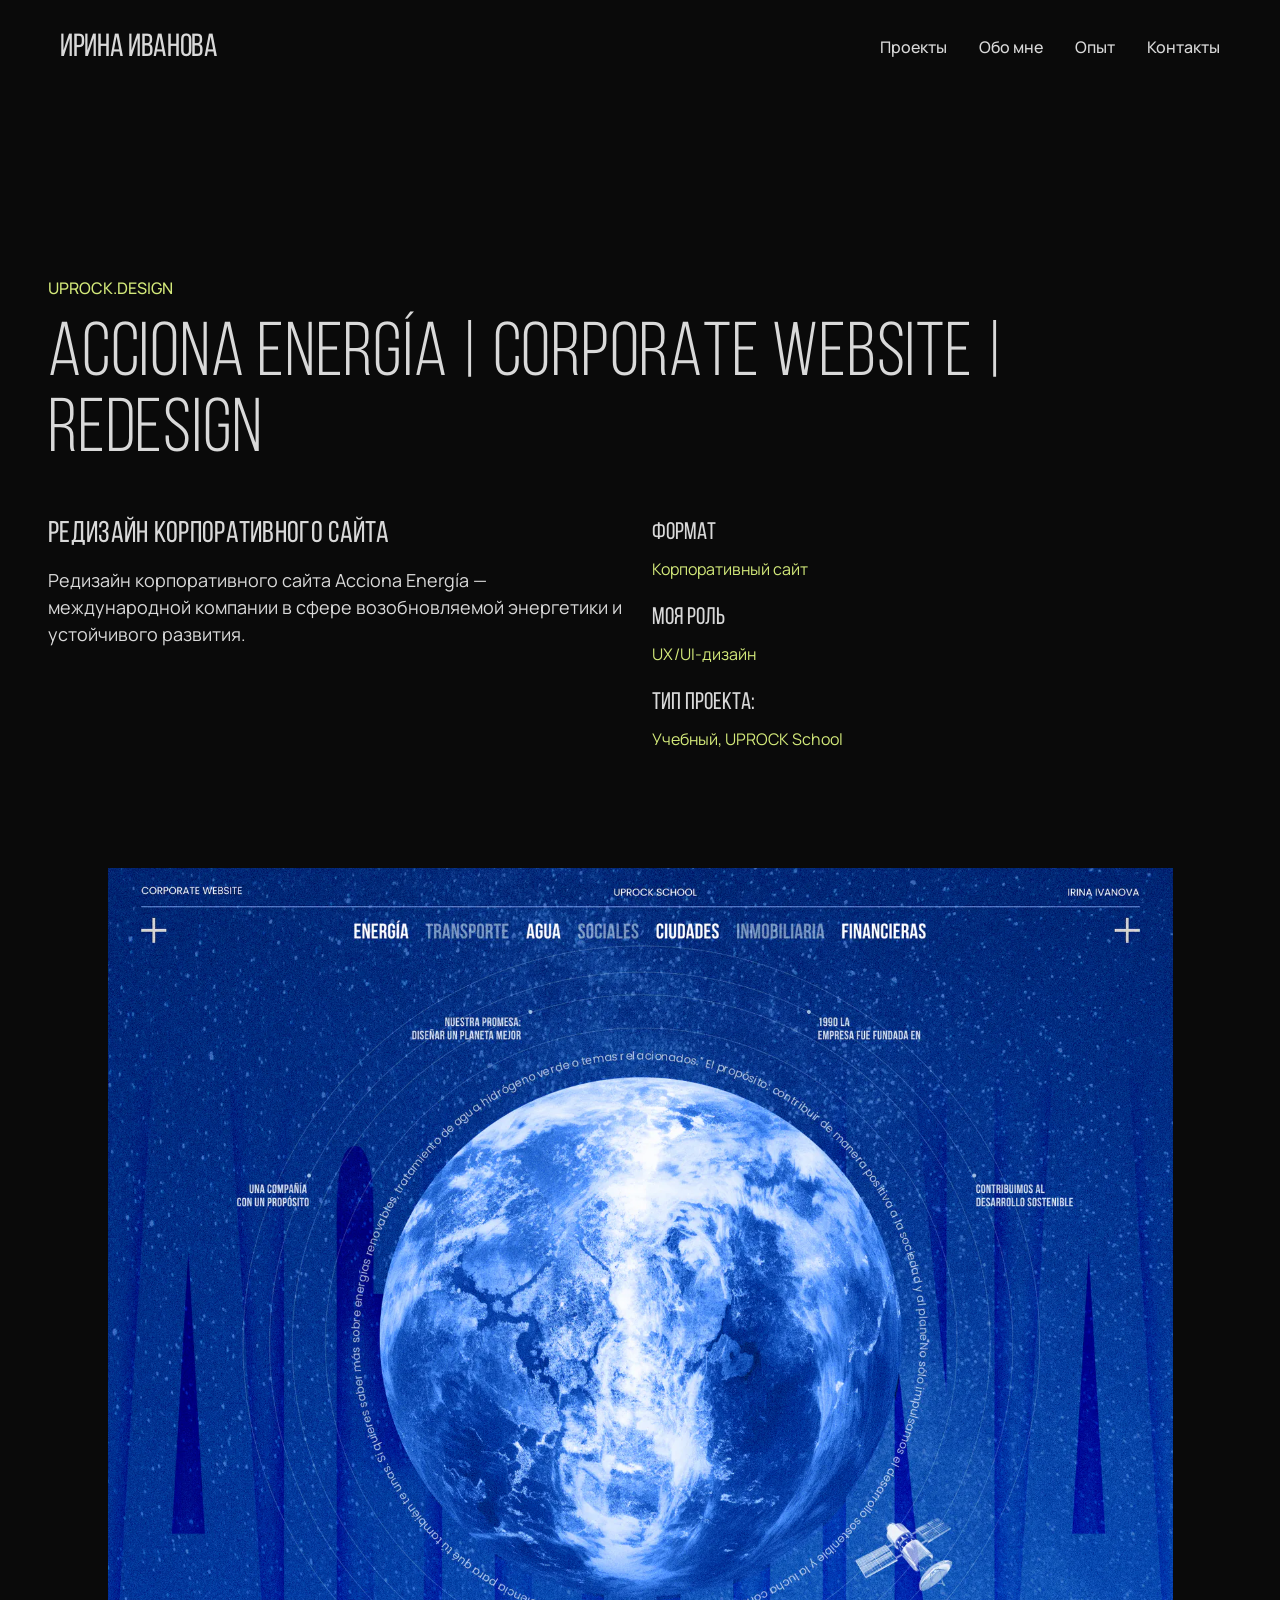
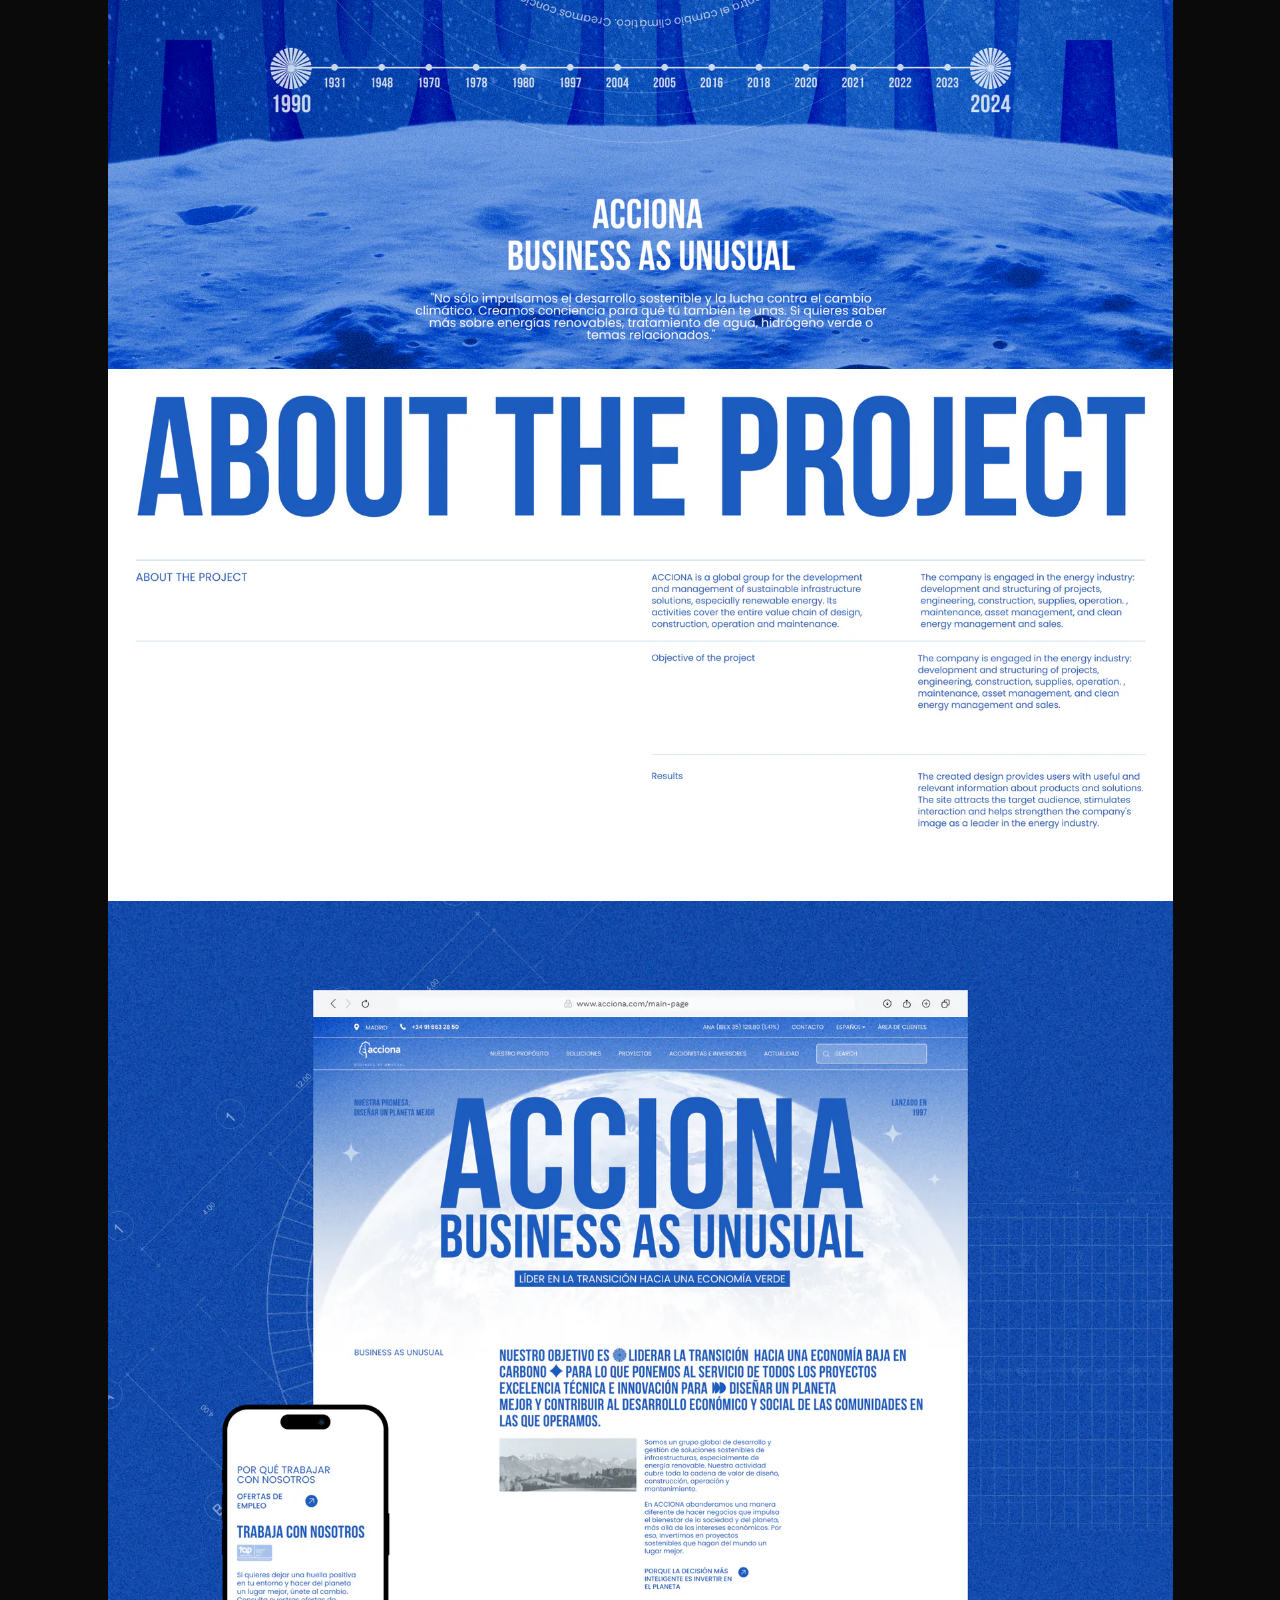
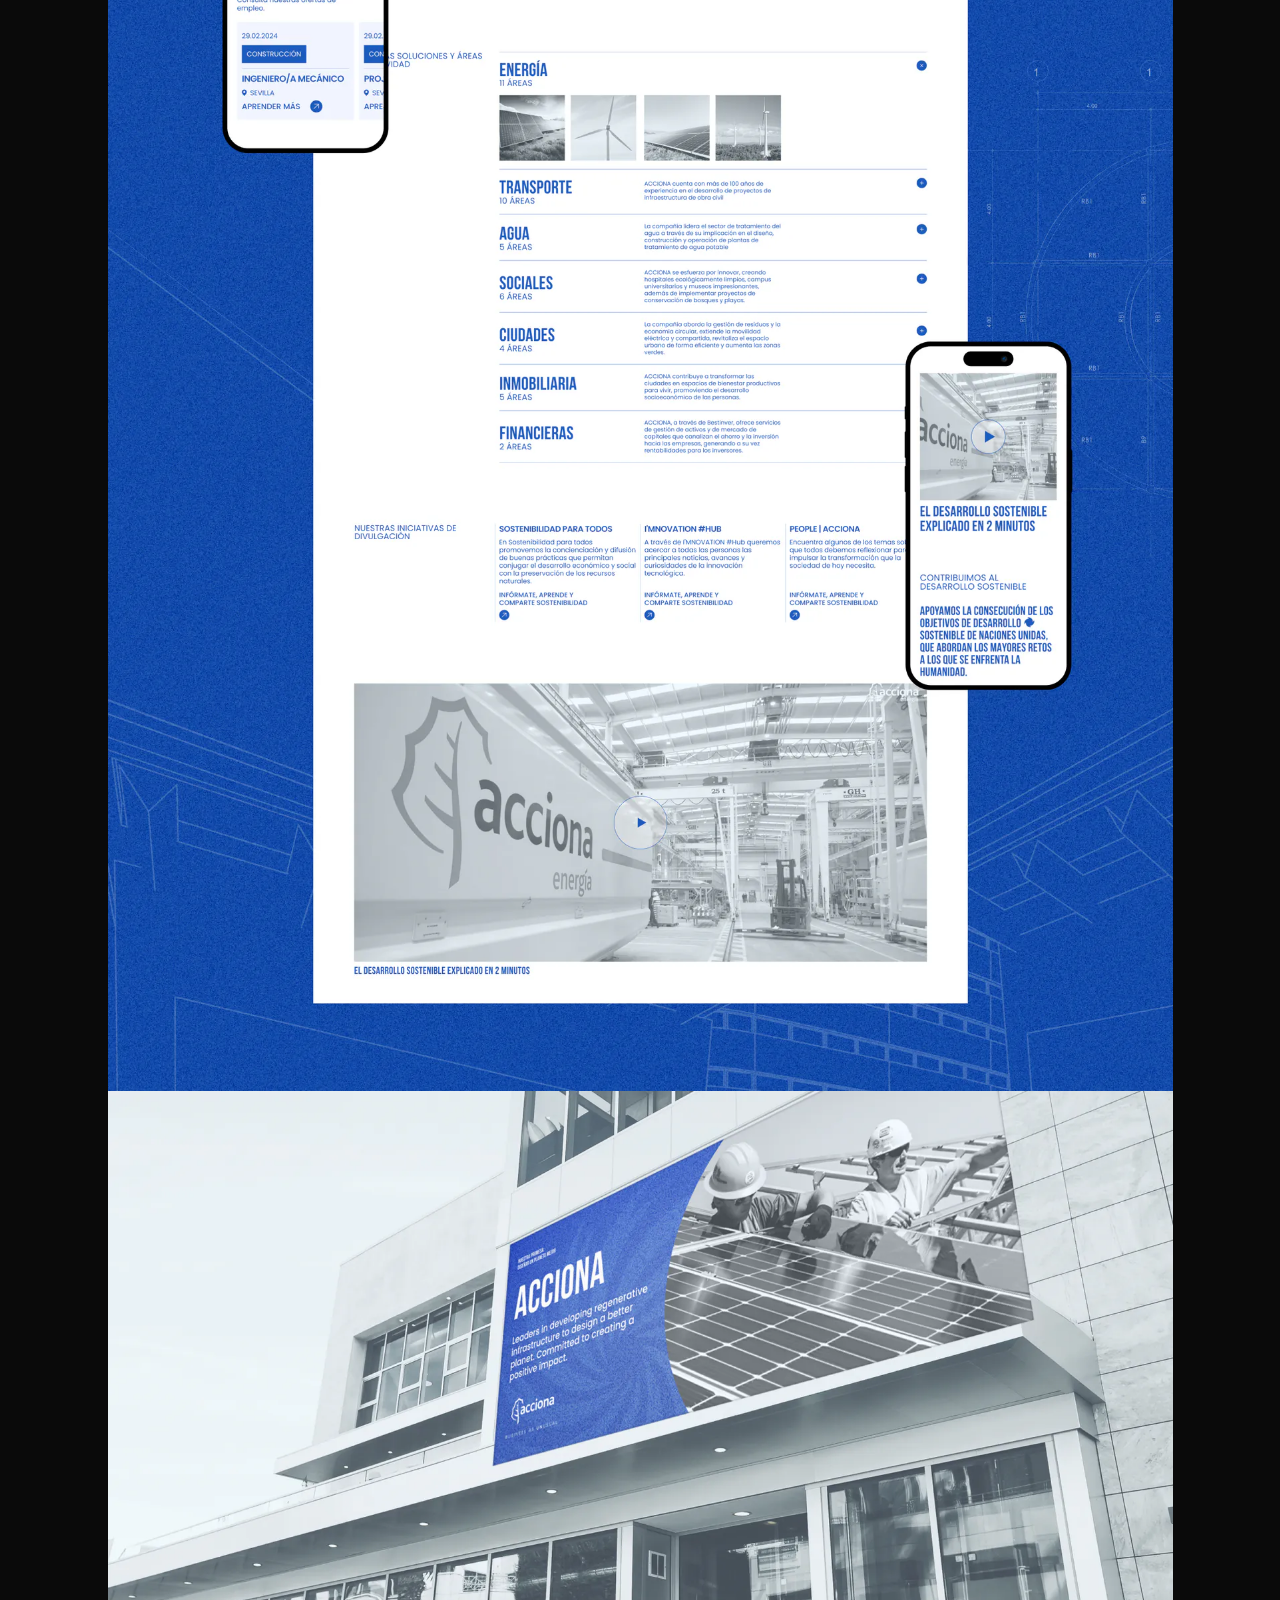
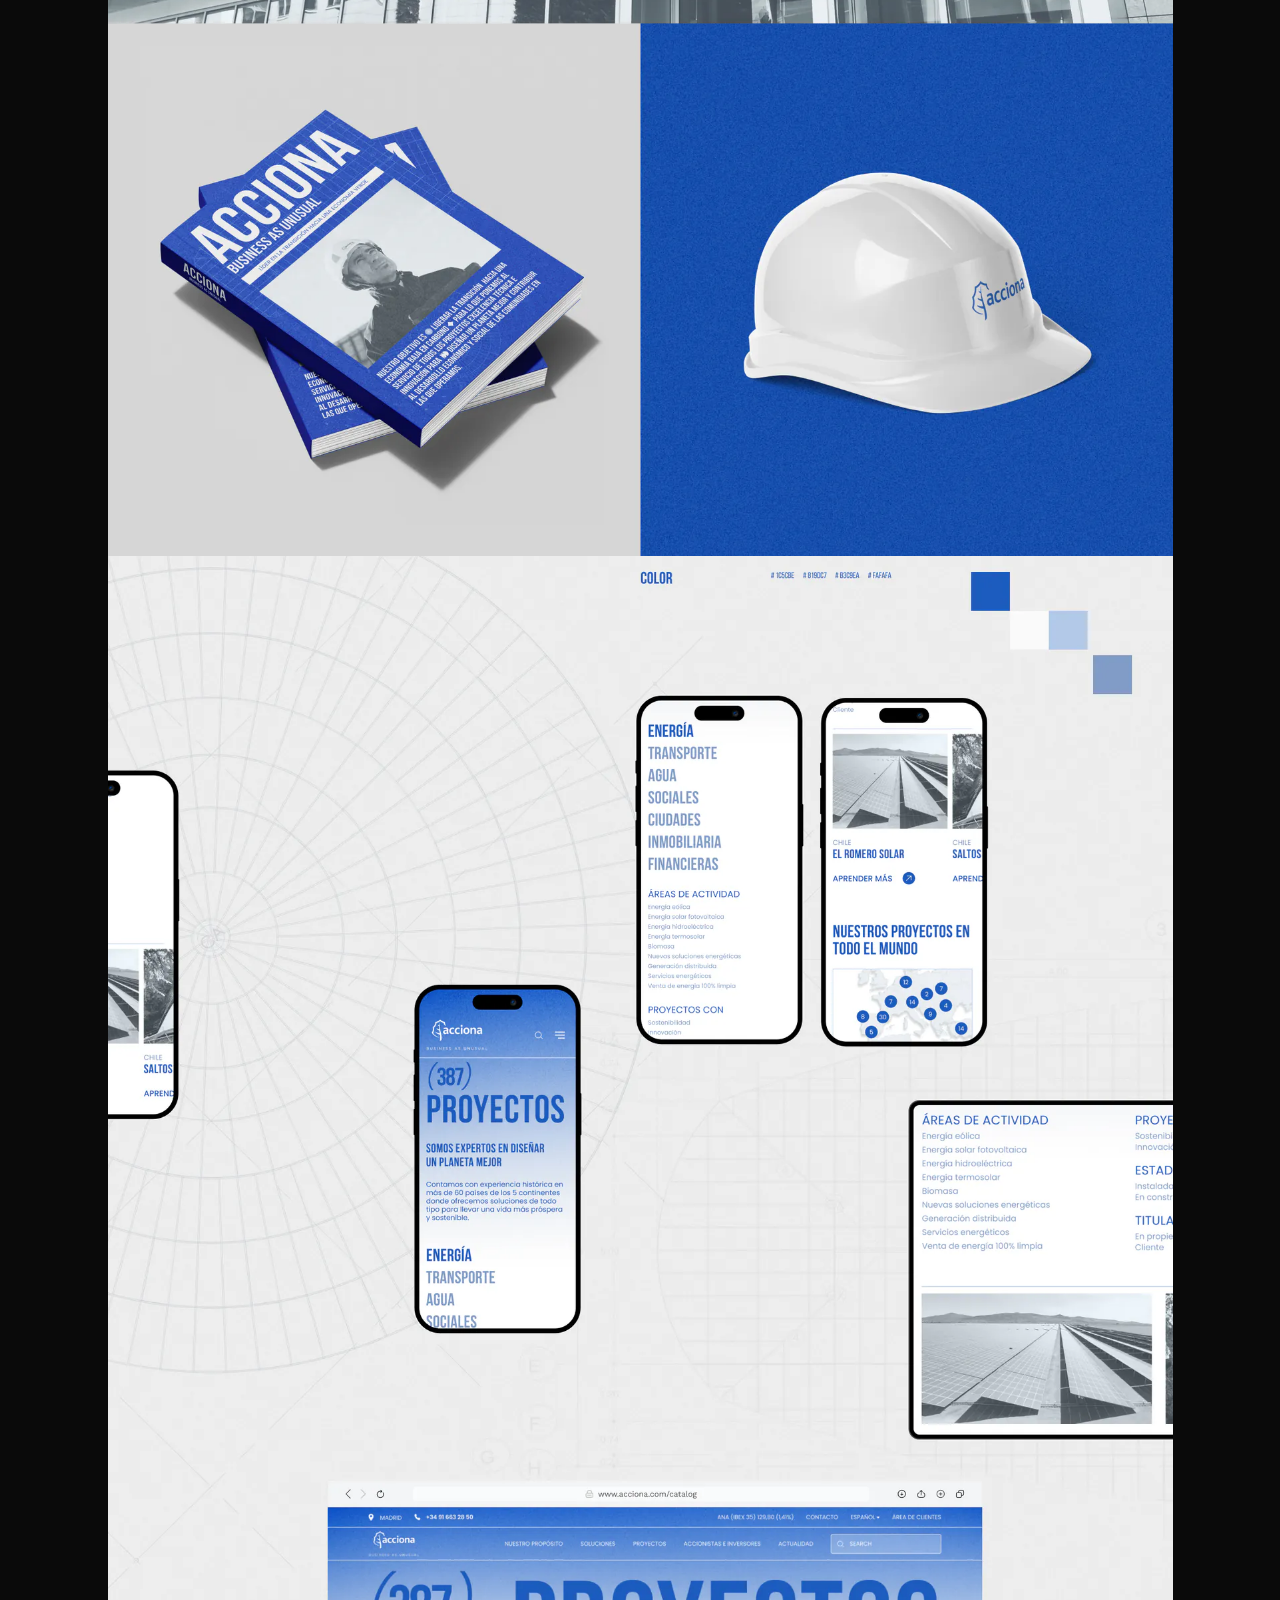
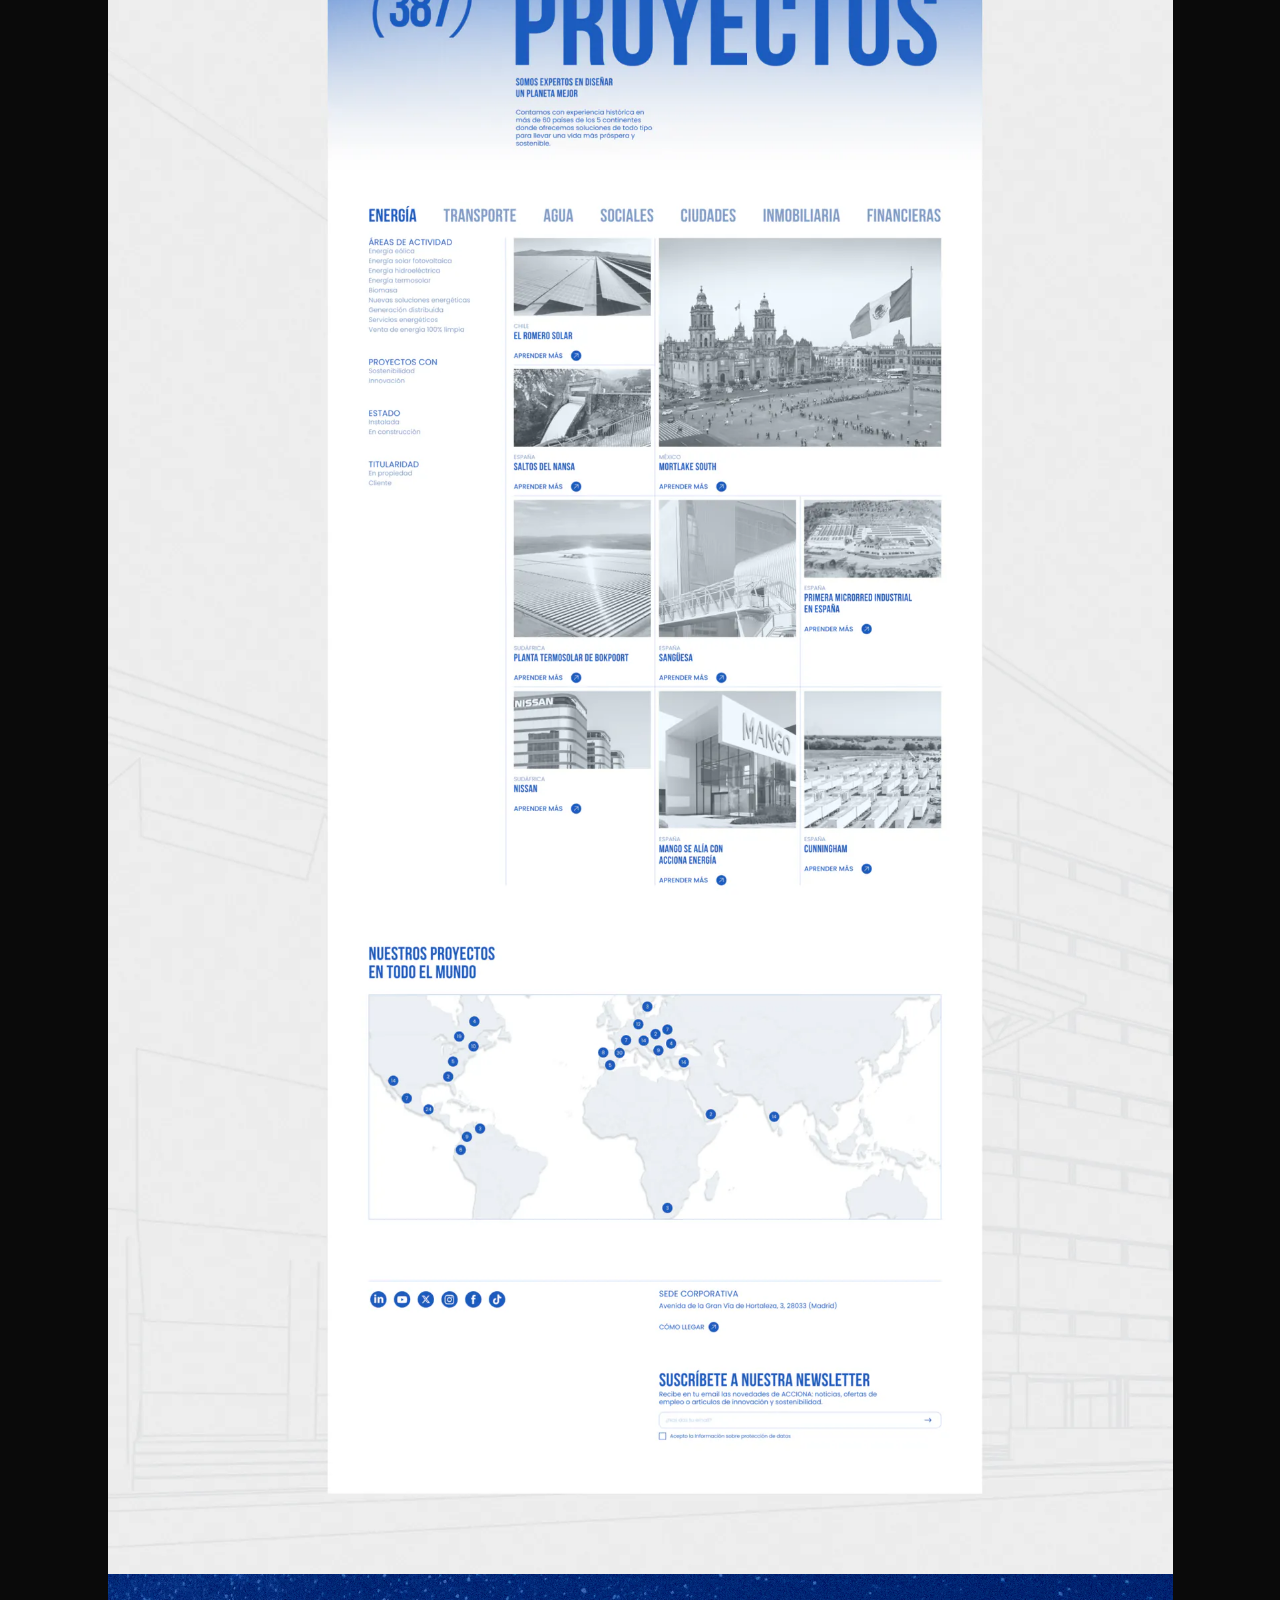
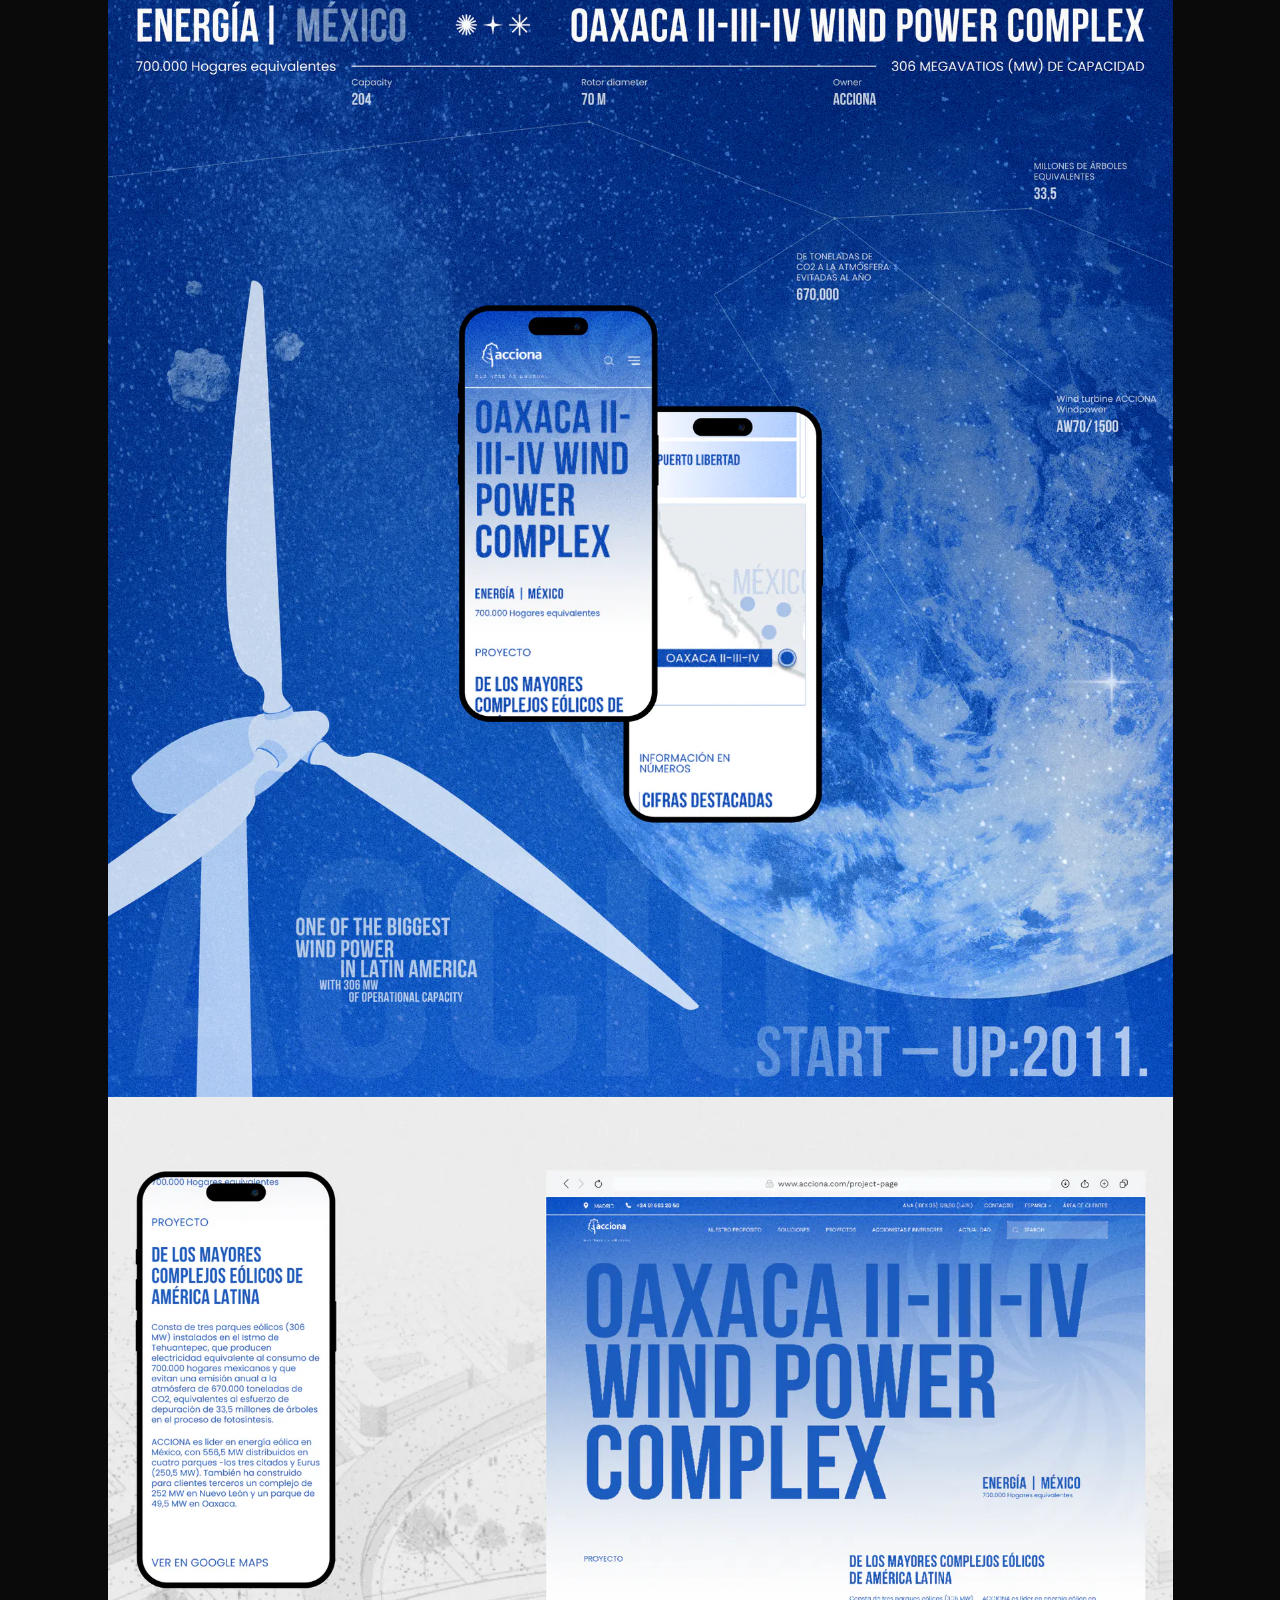
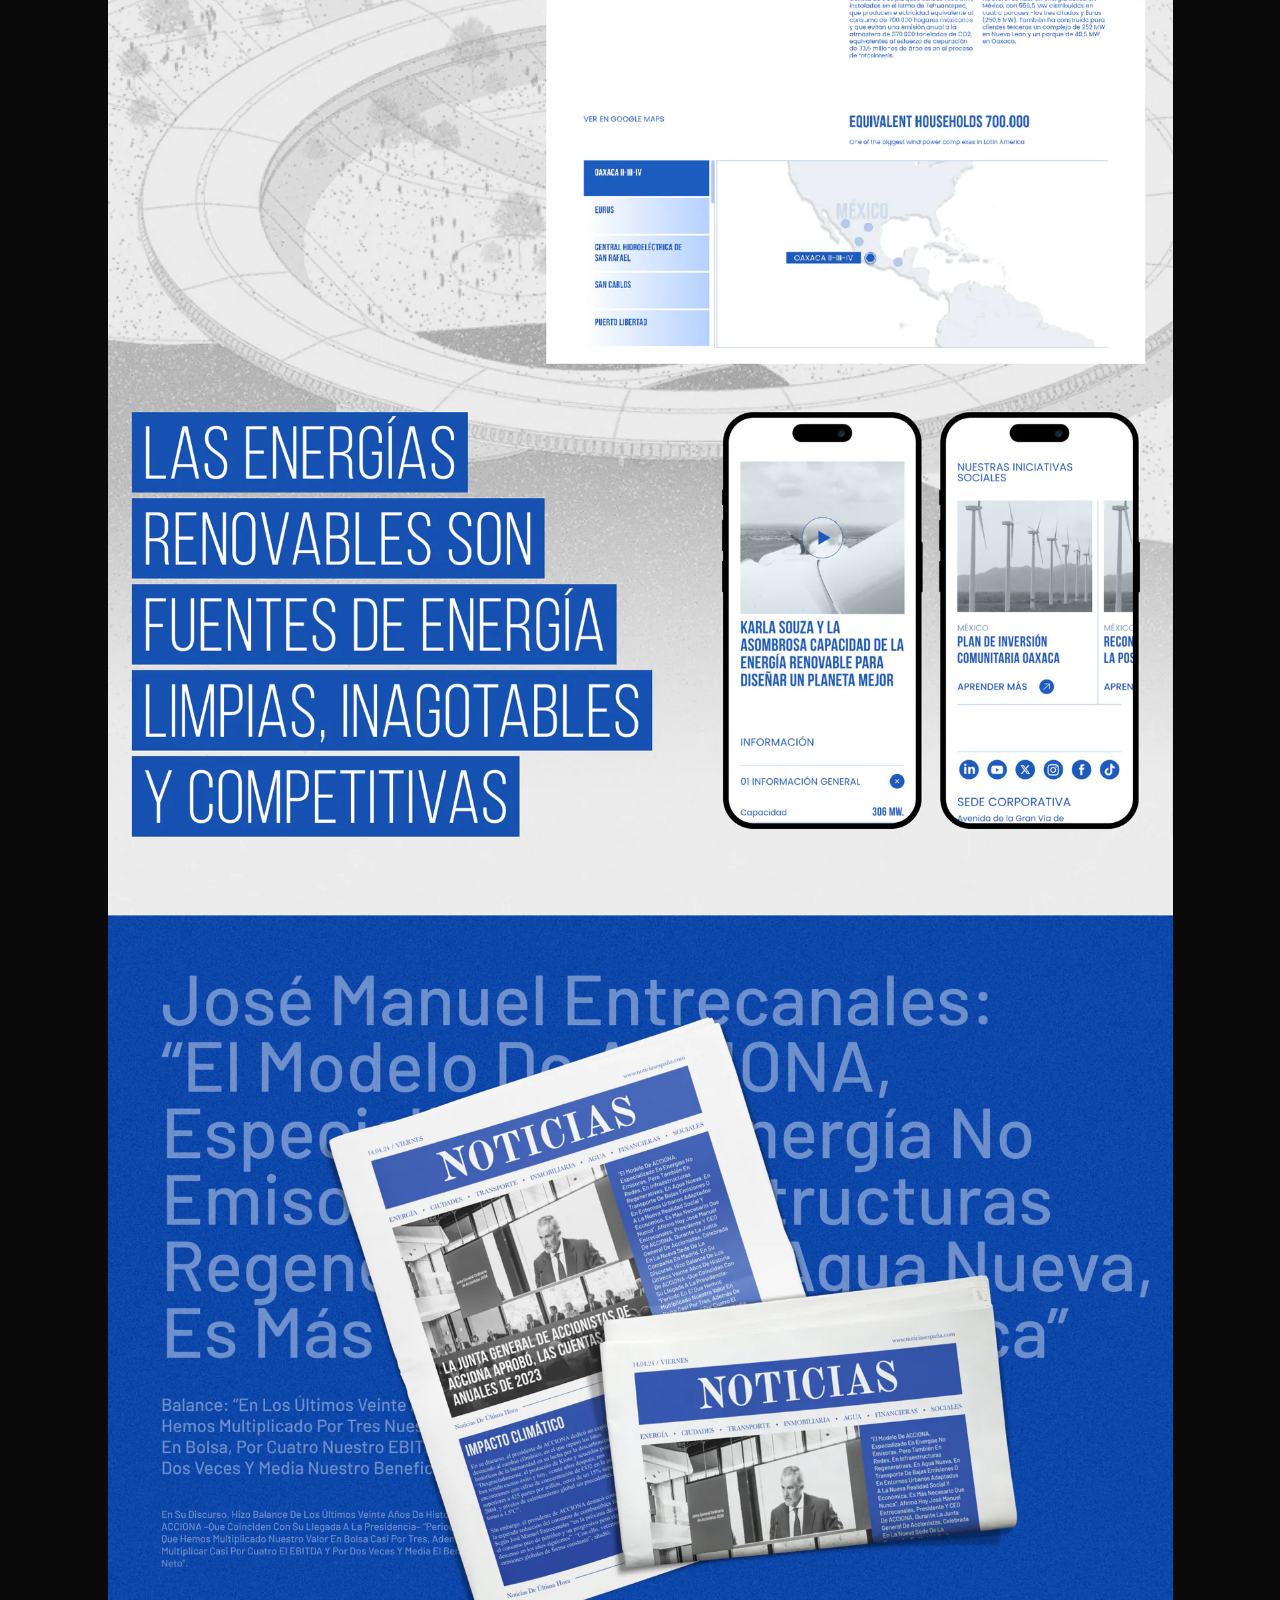
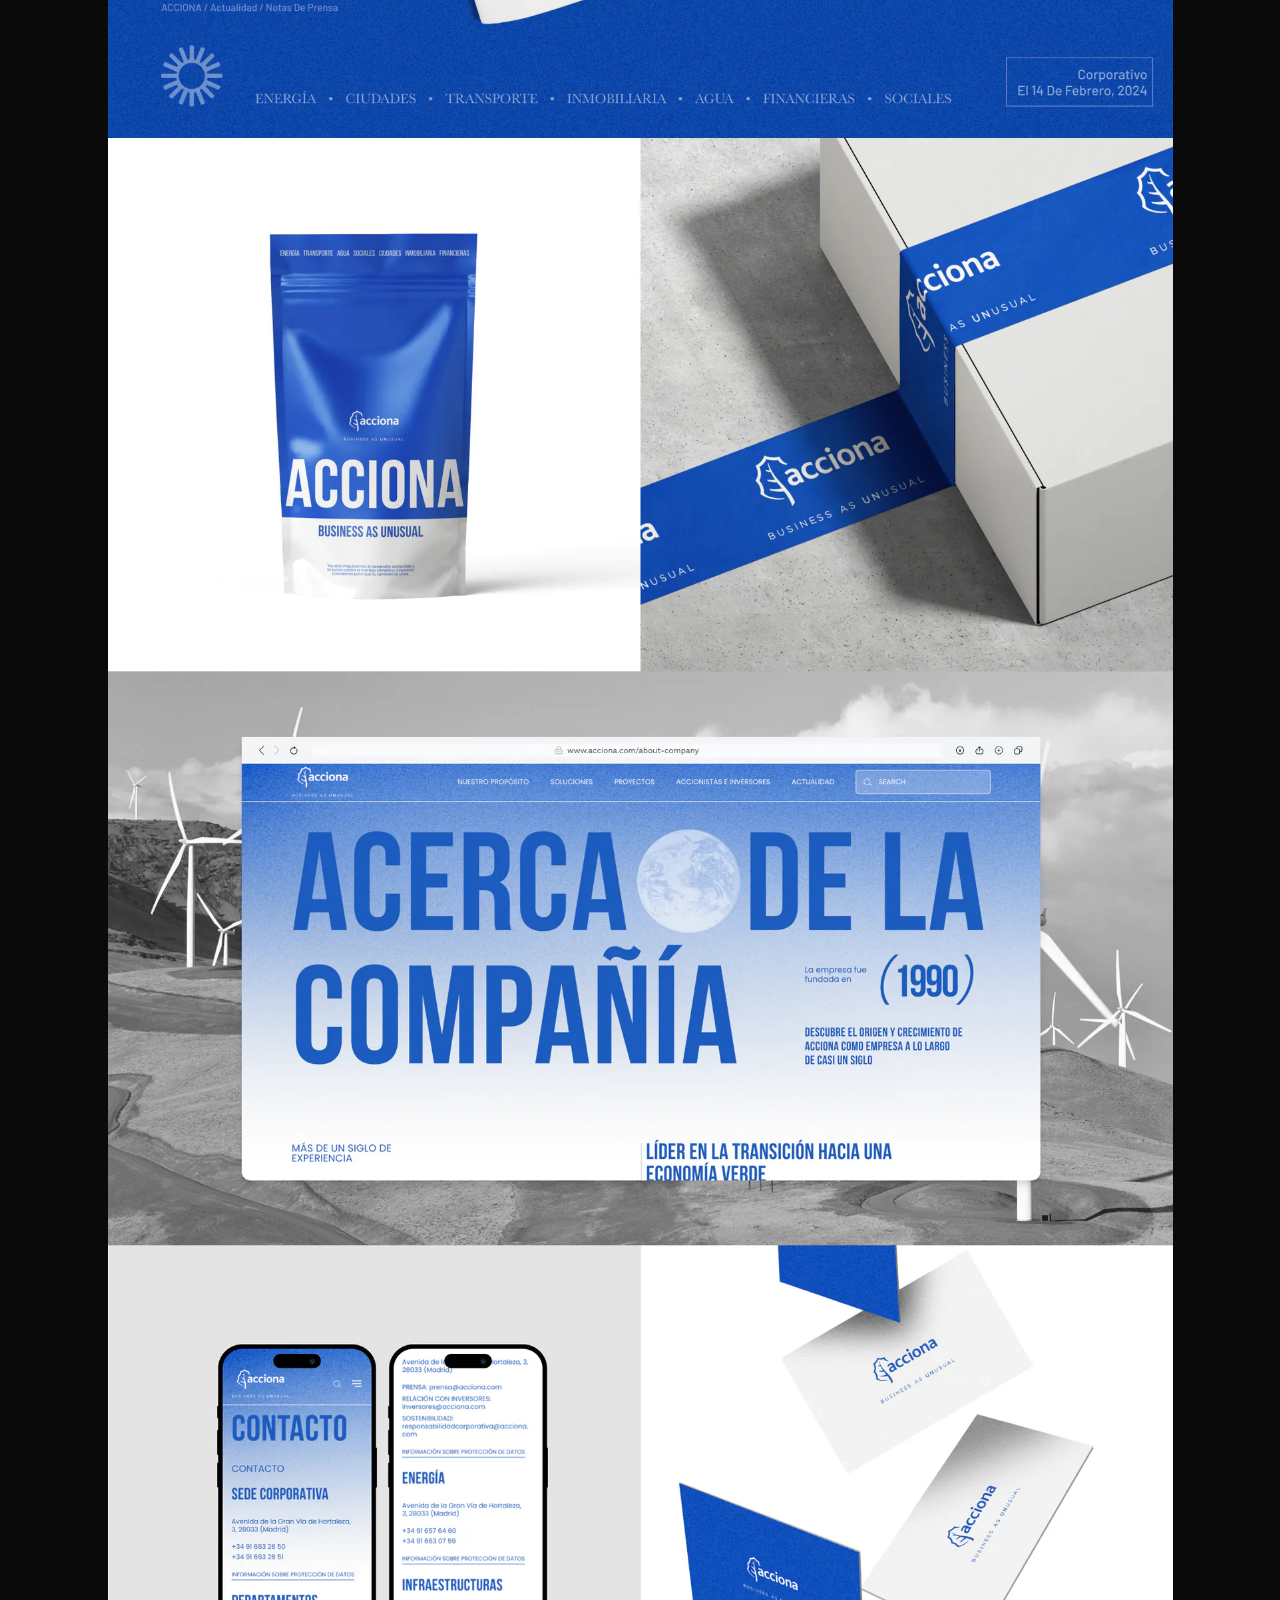
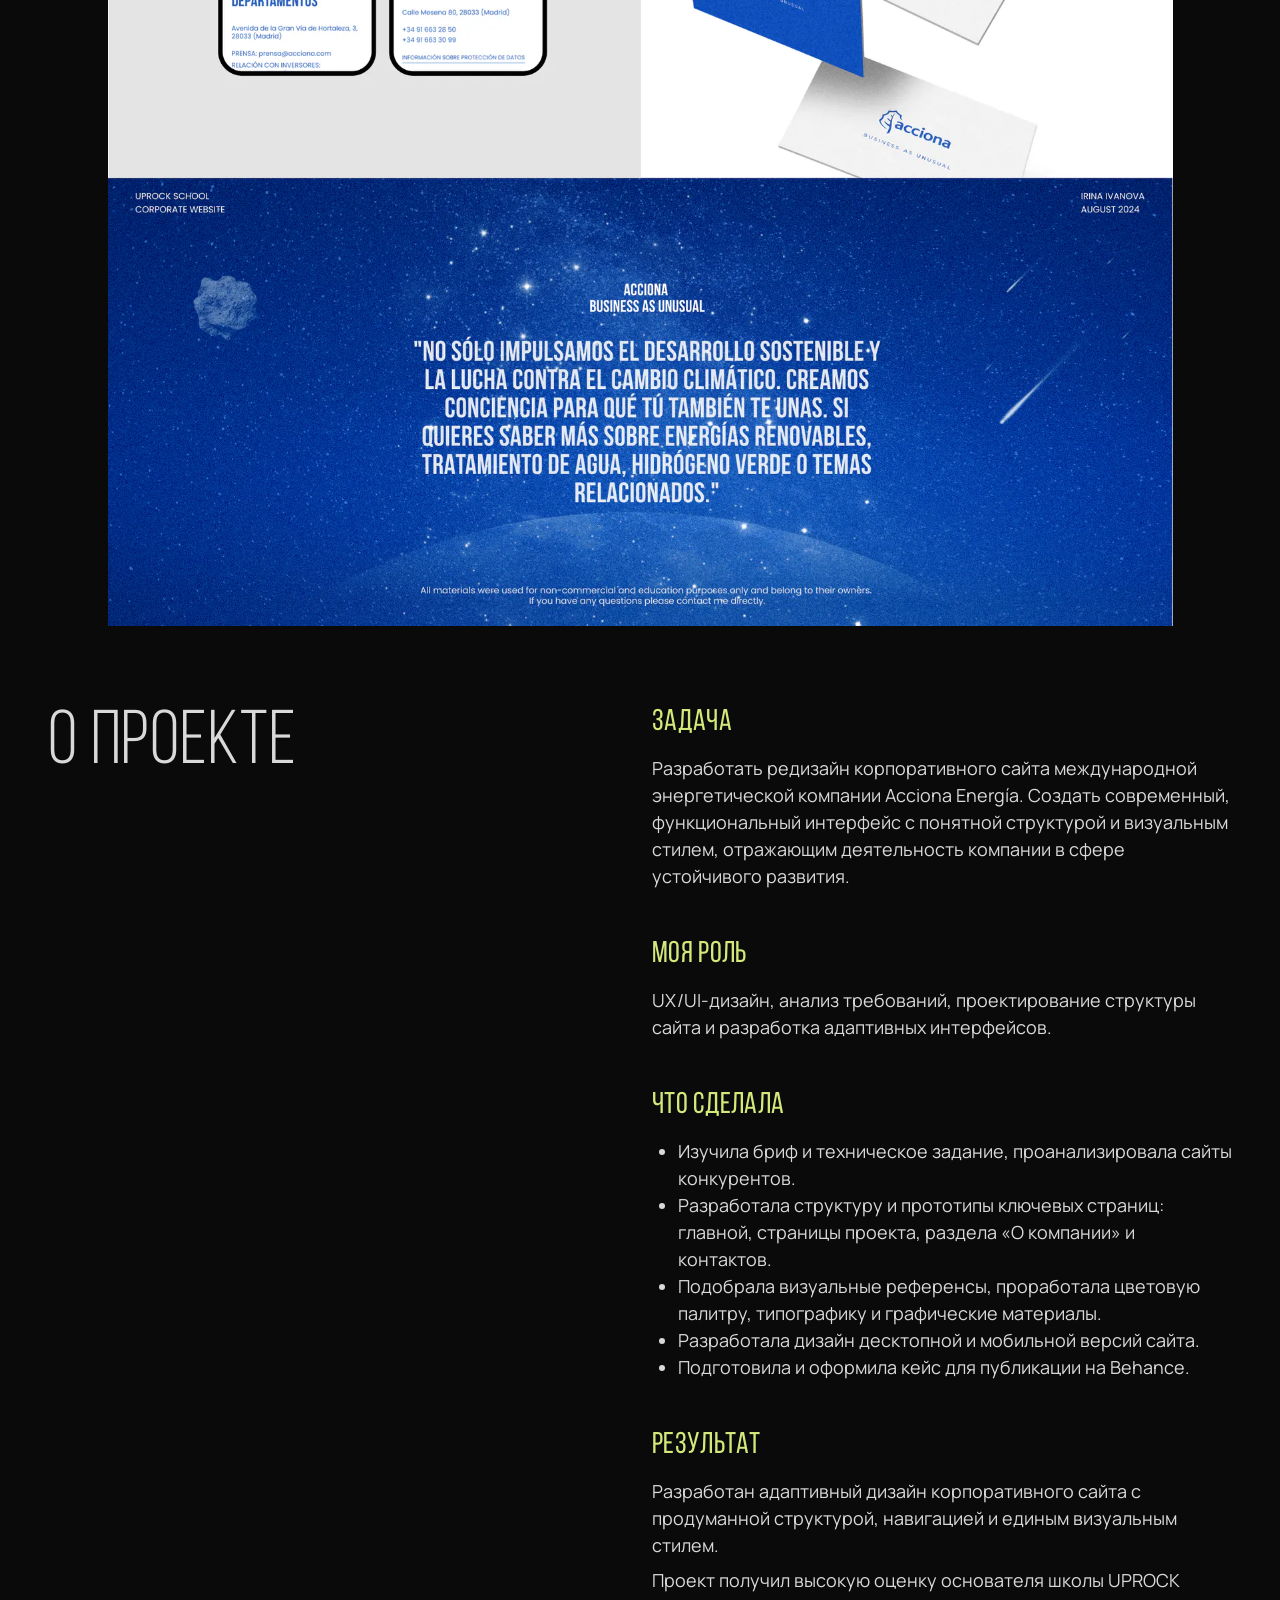
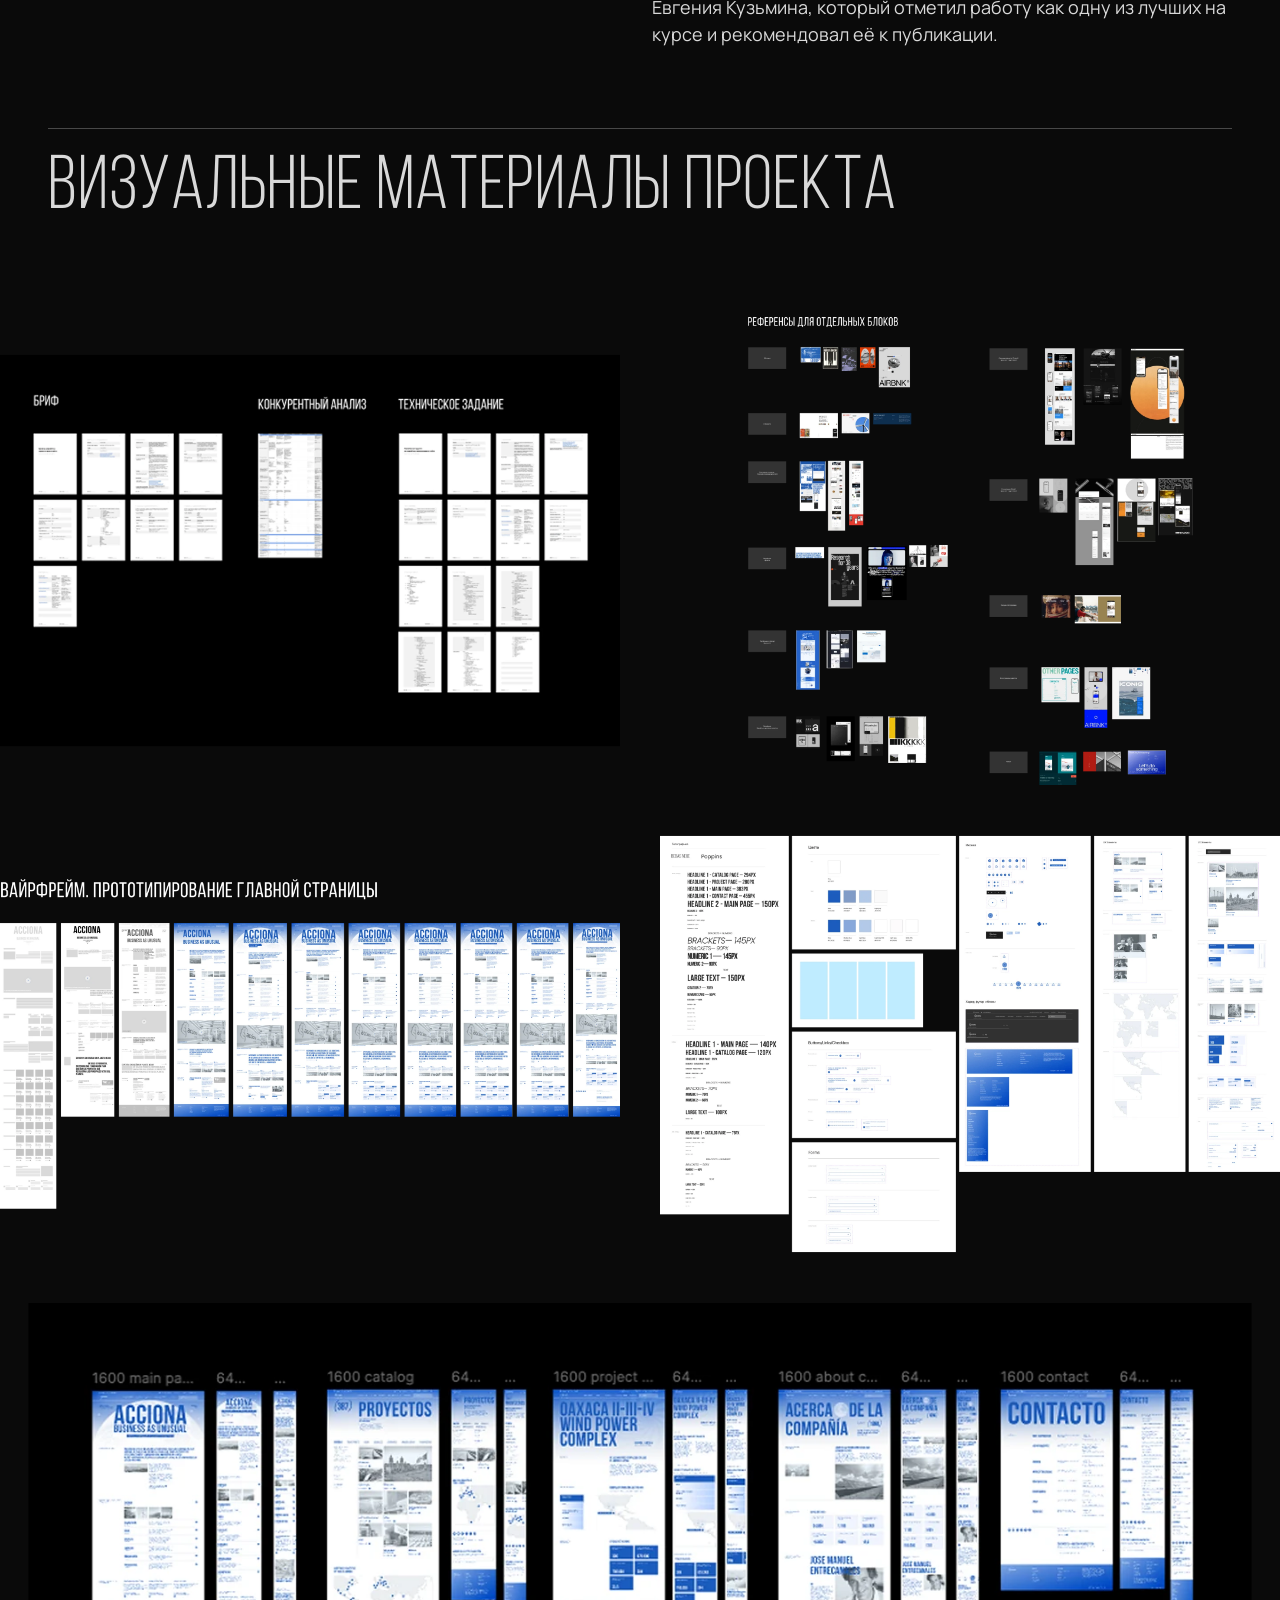
==== projects/acciona/index.html @ 33a4e451 "ver.0.9.2" ====
<!DOCTYPE html><html lang="ru"><head><meta charset="UTF-8"><meta name="viewport" content="width=device-width, initial-scale=1"><meta name="description" content="Редизайн корпоративного сайта Acciona Energía — международной компании в сфере возобновляемой энергетики и устойчивого развития."><meta name="theme-color" content="#0a0a0a"><meta property="og:title" content="Acciona Energía | Corporate website | Redesign — Ирина Иванова"><meta property="og:description" content="Редизайн корпоративного сайта Acciona Energía — международной компании в сфере возобновляемой энергетики и устойчивого развития."><meta property="og:type" content="website"><meta property="og:locale" content="ru_RU"><link rel="icon" type="image/svg+xml" href="/favicon.svg"><title>Acciona Energía | Corporate website | Redesign — Ирина Иванова</title><link rel="stylesheet" href="/_astro/BaseLayout.BNpB6Dxq.css"></head><body><a class="skip-link" href="#main">К содержанию</a><header class="site-header"><a class="wordmark" href="/" aria-label="Ирина Иванова — главная">ирина иванова</a><button class="menu-toggle" type="button" aria-expanded="false" aria-controls="main-nav">Меню <span aria-hidden="true">☰</span></button><nav id="main-nav" aria-label="Основная навигация"><a href="/#projects">Проекты</a><a href="/#about">Обо мне</a><a href="/#experience">Опыт</a><a href="#contact">Контакты</a></nav></header><script type="module">var e=document.querySelector(`.menu-toggle`),t=document.querySelector(`#main-nav`);function n(){e?.setAttribute(`aria-expanded`,`false`),t?.classList.remove(`is-open`)}e?.addEventListener(`click`,()=>{let n=e.getAttribute(`aria-expanded`)!==`true`;e.setAttribute(`aria-expanded`,String(n)),t?.classList.toggle(`is-open`,n)}),t?.querySelectorAll(`a`).forEach(e=>e.addEventListener(`click`,n)),document.addEventListener(`keydown`,t=>{t.key===`Escape`&&e?.getAttribute(`aria-expanded`)===`true`&&(n(),e.focus())});</script><main id="main"><article class="case-study case-acciona"><header class="case-header wrap"><p class="eyebrow accent">UPROCK.DESIGN</p><h1>Acciona Energía | Corporate website | Redesign</h1><div class="case-intro-grid"><div><h2>Редизайн корпоративного сайта</h2><p>Редизайн корпоративного сайта Acciona Energía — международной компании в сфере возобновляемой энергетики и устойчивого развития.</p></div><dl class="case-meta"><div><dt>Формат</dt><dd>Корпоративный сайт</dd></div><div><dt>Моя роль</dt><dd>UX/UI-дизайн</dd></div><div><dt>Тип проекта:</dt><dd>Учебный, UPROCK School</dd></div></dl></div></header><div class="case-presentation"><img src="/images/acciona/presentation-01.webp" alt="Главный визуальный образ Acciona: Земля и возобновляемая энергетика" width="1600" height="1654" loading="eager" fetchpriority="high"><img src="/images/acciona/presentation-02.webp" alt="Описание задачи редизайна и концепции проекта" width="1600" height="799" loading="lazy"><img src="/images/acciona/presentation-03.webp" alt="Дизайн главной страницы и мобильных экранов Acciona" width="1600" height="2689" loading="lazy"><img src="/images/acciona/presentation-04.webp" alt="Применение фирменного стиля на фасаде здания" width="1600" height="801" loading="lazy"><img src="/images/acciona/presentation-05.webp" alt="Носители фирменного стиля Acciona: печатное издание и защитная каска" width="1600" height="799" loading="lazy"><img src="/images/acciona/presentation-06.webp" alt="Дизайн страницы проектов и адаптивных экранов" width="1600" height="3933" loading="lazy"><img src="/images/acciona/presentation-07.webp" alt="Обложка проекта ветроэнергетического комплекса Oaxaca II–IV" width="1600" height="1688" loading="lazy"><img src="/images/acciona/presentation-08.webp" alt="Страница проекта Oaxaca и её мобильная версия" width="1600" height="2131" loading="lazy"><img src="/images/acciona/presentation-09.webp" alt="Композиция публикаций и новостей Acciona" width="1600" height="1236" loading="lazy"><img src="/images/acciona/presentation-10.webp" alt="Применение визуального стиля на печатных материалах" width="1600" height="801" loading="lazy"><img src="/images/acciona/presentation-11.webp" alt="Раздел о компании в формате наружного плаката" width="1600" height="863" loading="lazy"><img src="/images/acciona/presentation-12.webp" alt="Макеты раздела контактов и фирменной полиграфии Acciona" width="1600" height="798" loading="lazy"><img src="/images/acciona/presentation-13.webp" alt="Завершающий слайд презентации Acciona" width="1600" height="674" loading="lazy"></div><section class="case-about"><div class="wrap split-section"><h2>О проекте</h2><div class="prose"><h2 id="задача">Задача</h2>
<p>Разработать редизайн корпоративного сайта международной энергетической компании Acciona Energía. Создать современный, функциональный интерфейс с понятной структурой и визуальным стилем, отражающим деятельность компании в сфере устойчивого развития.</p>
<h2 id="моя-роль">Моя роль</h2>
<p>UX/UI-дизайн, анализ требований, проектирование структуры сайта и разработка адаптивных интерфейсов.</p>
<h2 id="что-сделала">Что сделала</h2>
<ul>
<li>Изучила бриф и техническое задание, проанализировала сайты конкурентов.</li>
<li>Разработала структуру и прототипы ключевых страниц: главной, страницы проекта, раздела «О компании» и контактов.</li>
<li>Подобрала визуальные референсы, проработала цветовую палитру, типографику и графические материалы.</li>
<li>Разработала дизайн десктопной и мобильной версий сайта.</li>
<li>Подготовила и оформила кейс для публикации на Behance.</li>
</ul>
<h2 id="результат">Результат</h2>
<p>Разработан адаптивный дизайн корпоративного сайта с продуманной структурой, навигацией и единым визуальным стилем.</p>
<p>Проект получил высокую оценку основателя школы UPROCK Евгения Кузьмина, который отметил работу как одну из лучших на курсе и рекомендовал её к публикации.</p>
</div></div></section><section class="case-gallery"><div class="wrap"><h2>Визуальные материалы проекта</h2></div><div class="gallery-grid"><button class="gallery-item" type="button" data-image="/images/acciona/1.webp" data-caption="Бриф, конкурентный анализ и техническое задание на проектирование сайта" aria-label="Увеличить: Бриф, конкурентный анализ и техническое задание на проектирование сайта"><img src="/images/acciona/1.webp" alt="Бриф, конкурентный анализ и техническое задание на проектирование сайта" width="700" height="530" loading="lazy"></button><button class="gallery-item" type="button" data-image="/images/acciona/2.webp" data-caption="Визуальные референсы для разработки концепции" aria-label="Увеличить: Визуальные референсы для разработки концепции"><img src="/images/acciona/2.webp" alt="Визуальные референсы для разработки концепции" width="700" height="530" loading="lazy"></button><button class="gallery-item" type="button" data-image="/images/acciona/3.webp" data-caption="Подробный прототип главной страницы" aria-label="Увеличить: Подробный прототип главной страницы"><img src="/images/acciona/3.webp" alt="Подробный прототип главной страницы" width="700" height="530" loading="lazy"></button><button class="gallery-item" type="button" data-image="/images/acciona/4.webp" data-caption="UI-kit: цвета, типографика и компоненты интерфейса" aria-label="Увеличить: UI-kit: цвета, типографика и компоненты интерфейса"><img src="/images/acciona/4.webp" alt="UI-kit: цвета, типографика и компоненты интерфейса" width="700" height="530" loading="lazy"></button><button class="gallery-item" type="button" data-image="/images/acciona/5.webp" data-caption="Готовый дизайн основных страниц и адаптивных версий" aria-label="Увеличить: Готовый дизайн основных страниц и адаптивных версий"><img src="/images/acciona/5.webp" alt="Готовый дизайн основных страниц и адаптивных версий" width="700" height="530" loading="lazy"></button><button class="gallery-item" type="button" data-image="/images/acciona/6.webp" data-caption="Награда UPROCK за учебный проект Acciona" aria-label="Увеличить: Награда UPROCK за учебный проект Acciona"><img src="/images/acciona/6.webp" alt="Награда UPROCK за учебный проект Acciona" width="700" height="530" loading="lazy"></button></div></section><aside class="other-projects"><div class="wrap"><h2>Другие проекты</h2></div><div class="other-projects-panel"><div class="wrap"><a class="text-link" href="/#projects">Все проекты <span aria-hidden="true">↗</span></a><div class="project-grid"><article class="project-card compact"><a class="project-image" href="/projects/mouzenidis/" aria-label="Посмотреть проект: Mouzenidis Travel"><img src="/images/projects/mouzenidis/cover.jpg" alt="Фасад здания Mouzenidis Travel с логотипом компании" width="480" height="340" loading="lazy"></a><div class="project-info"><h3><a href="/projects/mouzenidis/">Mouzenidis Travel</a></h3><p class="accent">Работа с турагентствами и B2B-партнёрами</p></div></article><article class="project-card compact"><a class="project-image" href="/projects/kimovsk/" aria-label="Посмотреть проект: Кимовский историко-краеведческий музей"><img src="/images/kimovsk/cover.webp" alt="Главный экран приложения Кимовского историко-краеведческого музея" width="480" height="340" loading="lazy"></a><div class="project-info"><h3><a href="/projects/kimovsk/">Кимовский историко-краеведческий музей</a></h3><p class="accent">Интерактивное образовательное приложение</p></div></article><article class="project-card compact"><a class="project-image" href="/projects/altai/" aria-label="Посмотреть проект: Алтай | К подножию Белухи"><img src="/images/altai/cover.webp" alt="Горный пейзаж Алтая на маршруте к подножию Белухи" width="480" height="340" loading="lazy"></a><div class="project-info"><h3><a href="/projects/altai/">Алтай | К подножию Белухи</a></h3><p class="accent">Документальная фотография и визуальный контент</p></div></article><article class="project-card compact"><a class="project-image" href="/projects/mordovia/" aria-label="Посмотреть проект: Мордовский краеведческий музей"><img src="/images/mordovia/cover.webp" alt="Обложка интерактивного приложения Мордовского краеведческого музея" width="480" height="340" loading="lazy"></a><div class="project-info"><h3><a href="/projects/mordovia/">Мордовский краеведческий музей</a></h3><p class="accent">Интерактивное образовательное приложение</p></div></article><article class="project-card compact"><a class="project-image" href="/projects/reportage/" aria-label="Посмотреть проект: Репортажная фотография"><img src="/images/reportage/21.webp" alt="Скалолаз на верёвке в проёме пещеры на фоне гор" width="480" height="340" loading="lazy"></a><div class="project-info"><h3><a href="/projects/reportage/">Репортажная фотография</a></h3><p class="accent">Спорт и путешествия</p></div></article></div></div></div></aside></article></main><footer id="contact" class="contact-section"><div class="wrap contact-inner"><div><h2>Открыта к новым возможностям</h2><div class="contact-details"><p>Почта: <a href="mailto:irishkasun9@gmail.com">irishkasun9@gmail.com</a></p><p>TELEGRAM: <a href="https://t.me/irishhaivanova" target="_blank" rel="noreferrer">@irishhaivanova</a></p></div><div class="social-links" aria-label="Социальные сети"><a class="social-link" href="https://www.linkedin.com/in/irina-ivanova-belgrade/" target="_blank" rel="noopener noreferrer" aria-label="LinkedIn" title="LinkedIn"><img src="/icons/linkedin.svg" alt="" width="32" height="32"></a><a href="https://www.behance.net/irinaivanovaperm" target="_blank" rel="noreferrer" aria-label="Behance"><img src="/icons/behance.svg" alt="" width="32" height="32"></a><a class="social-link" href="https://www.instagram.com/irishhaivanova/" target="_blank" rel="noopener noreferrer" aria-label="Instagram" title="Instagram"><img src="/icons/instagram.svg" alt="" width="32" height="32"></a><a href="https://t.me/irishhaivanova" target="_blank" rel="noreferrer" aria-label="Telegram"><img src="/icons/telegram.svg" alt="" width="32" height="32"></a></div></div><a class="back-to-top" href="#main" aria-label="Вернуться наверх"><img src="/icons/top-circle.svg" alt="" width="90" height="90"><img class="top-arrow" src="/icons/top-arrow.svg" alt="" width="24.3223" height="17.9445"></a></div></footer><dialog class="lightbox" aria-label="Просмотр изображения"><button class="lightbox-close" type="button" aria-label="Закрыть изображение">Закрыть ×</button><figure><img alt=""><figcaption></figcaption></figure></dialog><script type="module">var e=document.querySelector(`.lightbox`),t=e?.querySelector(`img`),n=e?.querySelector(`figcaption`);document.querySelectorAll(`[data-image]`).forEach(r=>{r.addEventListener(`click`,()=>{e&&t&&n&&(t.src=r.dataset.image||``,t.alt=r.dataset.caption||``,n.textContent=r.dataset.caption||``,e.showModal(),document.body.classList.add(`dialog-open`))})}),e?.querySelector(`button`)?.addEventListener(`click`,()=>e.close()),e?.addEventListener(`click`,t=>{t.target===e&&e.close()}),e?.addEventListener(`close`,()=>document.body.classList.remove(`dialog-open`));</script></body></html>
---- _astro/BaseLayout.BNpB6Dxq.css ----
@font-face{font-family:Bebas Neue;font-style:normal;font-weight:300;font-display:swap;src:url(/fonts/bebas-neue-book.woff2)format("woff2")}@font-face{font-family:Bebas Neue;font-style:normal;font-weight:400;font-display:swap;src:url(/fonts/bebas-neue-regular.woff2)format("woff2")}@font-face{font-family:Manrope;font-style:normal;font-weight:200 800;font-display:swap;src:url(/fonts/manrope-variable.ttf)format("truetype")}:root{--background:#0a0a0a;--surface:#1a1a1a;--text:#d9d9d9;--muted:#c7c7c7;--accent:#d3e97a;--line:#484848;--display:"Bebas Neue","Arial Narrow",sans-serif;--sans:Manrope,Arial,sans-serif;color-scheme:dark}*{box-sizing:border-box}html{scroll-behavior:smooth;scroll-padding-top:24px}body{background:var(--background);color:var(--text);font:400 18px/1.5 var(--sans);-webkit-font-smoothing:antialiased;margin:0}body.dialog-open{overflow:hidden}a{color:inherit;text-decoration:none}button{font:inherit;color:inherit;cursor:pointer}img{max-width:100%;height:auto;display:block}figure,p,h1,h2,h3,dl,dd{margin:0}h1,h2{font-family:var(--display);text-transform:uppercase;letter-spacing:.01em;font-weight:300;line-height:1}h2{font-size:76px}h3{letter-spacing:-.01em;font-size:24px;font-weight:500;line-height:1.3}a,button{-webkit-tap-highlight-color:transparent}a:focus-visible,button:focus-visible{outline:2px solid var(--accent);outline-offset:6px}::selection{background:var(--accent);color:var(--background)}.wrap{width:min(1224px,100% - 96px);margin-inline:auto}.section{border-top:1px solid var(--line);padding-block:100px}.eyebrow{font-size:16px;font-weight:500;line-height:1.6}.accent{color:var(--accent)}.inline-link,.text-link{color:var(--accent);border-bottom:1px solid}.text-link{text-transform:uppercase;align-items:center;gap:6px;padding-bottom:4px;font-size:16px;font-weight:700;display:inline-flex}.text-link:hover,.inline-link:hover{color:#fff}.button{background:var(--accent);height:54px;color:var(--background);text-transform:uppercase;border:0;border-radius:100px;justify-content:center;align-items:center;gap:12px;padding:6px 6px 6px 24px;font-size:16px;font-weight:700;line-height:1;display:inline-flex}.button:hover{background:#e1f49c}.button img{flex:none}.skip-link{z-index:50;background:var(--accent);color:var(--background);padding:10px 20px;position:fixed;top:10px;left:16px;transform:translateY(-200%)}.skip-link:focus{transform:none}.site-header{z-index:10;justify-content:space-between;align-items:center;height:96px;padding:24px 60px;display:flex;position:relative}.wordmark{font-family:var(--display);letter-spacing:-.01em;text-transform:uppercase;font-size:32px;font-weight:400;line-height:1.5}.site-header nav{gap:32px;font-size:16px;font-weight:500;line-height:1.6;display:flex}.site-header nav a:hover{color:var(--accent)}.menu-toggle{display:none}.hero{grid-template-columns:minmax(0,1fr) 380px;align-items:start;gap:64px;padding-top:156px;padding-bottom:100px;display:grid}.hero h1{letter-spacing:0;white-space:nowrap;margin-top:16px;font-size:120px;line-height:.9}.hero-description{max-width:586px;margin-top:24px}.hero-description h2{margin-bottom:16px;font-size:30px;font-weight:400;line-height:1.1}.hero-description p{font-size:18px;line-height:1.5}.hero-description .hero-directions{color:var(--accent);margin-top:-4px;margin-bottom:24px;font-size:16px}.hero-description .hero-summary{color:var(--accent);margin-top:32px}.hero-portrait{object-fit:cover;border-radius:16px;width:380px;height:376px}.hero-actions{align-items:center;gap:16px;margin-top:30px;display:flex}.hero-social{background:#222;border-radius:50%;place-items:center;width:54px;height:54px;display:grid}.social-placeholder{cursor:default}.projects-heading{margin-bottom:50px}.projects-heading p{max-width:600px;margin-top:8px}.project-grid{grid-template-columns:repeat(2,minmax(0,1fr));gap:50px 24px;display:grid}.project-card{min-width:0}.project-image{aspect-ratio:600/520;background:var(--surface);border-radius:12px;justify-content:center;align-items:center;padding:15% 10%;display:flex;overflow:hidden}.project-image img{object-fit:contain;border-radius:16px;width:100%;height:100%;transition:transform .25s}.project-image:hover img{transform:scale(1.025)}.project-info{max-width:576px;margin-top:30px}.project-info h3{font:400 30px/1.1 var(--display);letter-spacing:.01em}.project-info h3 a:hover{color:var(--accent)}.project-facts{border-bottom:1px solid var(--line);margin-top:32px;font-size:16px;font-weight:500;line-height:1.6}.project-facts>div{border-top:1px solid var(--line);grid-template-columns:108px minmax(0,1fr);gap:16px;padding-block:16px;display:grid}.project-facts dt{color:var(--accent)}.project-facts dd{text-align:right}.about-grid,.split-section{grid-template-columns:1fr 1fr;gap:24px;display:grid}.about-copy,.about-copy p+p{margin-top:8px}.intersection{padding-top:84px;padding-left:60px}.intersection .eyebrow{text-transform:uppercase;margin-bottom:20px}.intersection-words{font:300 clamp(44px,5.28vw,76px)/1 var(--display);text-transform:uppercase;letter-spacing:.01em;white-space:nowrap}.intersection-words span{color:var(--accent)}.skill-groups,.entries{gap:80px;display:grid}.skill-groups h3{color:var(--accent);text-transform:uppercase;margin-bottom:32px}.chips{flex-wrap:wrap;gap:16px 18px;margin:0;padding:0;list-style:none;display:flex}.chips li{border:1px solid var(--line);border-radius:100px;align-items:center;min-height:56px;padding:14px 40px;font-size:16px;font-weight:500;line-height:1.6;display:flex}.entry-heading{justify-content:space-between;align-items:baseline;gap:16px;display:flex}.entry-heading h3{flex:1;min-width:0}:is(#experience,#creative-practice,#education,#courses) .entry-heading h3{font:400 24px/1.1 var(--display);letter-spacing:.01em;text-transform:uppercase}.entry-date{white-space:nowrap;font-size:16px}.entry-subtitle{color:var(--accent);margin-top:8px;font-weight:600}.entry ul{margin:16px 0 0;padding-left:26px}.entry li+li{margin-top:4px}.certificate-link{text-transform:none;background:0 0;border:0;border-bottom:1px solid;margin-top:16px;padding:0 0 4px;font-size:14px;font-weight:500}#experience,#education,#courses{padding-block:180px}.contact-section{border-top:1px solid var(--line);padding:100px 0 114px}.contact-inner{justify-content:space-between;align-items:end;gap:32px;display:flex}.contact-section h2{color:var(--accent);font-size:40px;line-height:1.3}.contact-details,.contact-details p+p{margin-top:8px}.contact-details a{border-bottom:1px solid var(--accent)}.contact-details a:hover{color:var(--accent)}.social-links{align-items:center;gap:24px;margin-top:20px;display:flex}.social-links a{cursor:pointer;display:inline-block}.social-links a:hover{transform:translateY(-2px)}.back-to-top{flex:none;place-items:center;width:90px;height:90px;display:grid;position:relative}.top-arrow{position:absolute;transform:rotate(-90deg)}.case-header{padding-top:180px;padding-bottom:120px}.case-header h1{max-width:100%;margin-top:16px;font-size:76px;line-height:1}.case-intro-grid{grid-template-columns:1fr 1fr;gap:24px;margin-top:32px;display:grid}.case-intro-grid h2{margin-bottom:16px;font-size:30px;font-weight:400;line-height:1.1}.case-meta{gap:16px;display:grid}.case-meta dt{font-family:var(--sans);margin-bottom:8px;font-size:24px;line-height:1.3}.case-meta dd{color:var(--accent);font-size:16px}.case-cover{background:var(--surface);aspect-ratio:1224/700;object-fit:contain;border-radius:16px;width:100%;height:auto;padding:50px}.case-about{padding-block:100px}.case-about .split-section{padding-block:80px}.prose{min-width:0;color:var(--muted)}.prose h2{font:500 24px/1.3 var(--sans);text-transform:none;color:var(--text);letter-spacing:-.01em;margin-top:70px;margin-bottom:16px}.prose h2:first-child{margin-top:0}.prose h3{margin:28px 0 12px;font-size:20px}.prose p+p{margin-top:16px}.prose ul{padding-left:24px}.prose li+li{margin-top:6px}.prose a{color:var(--accent);text-underline-offset:5px;text-decoration:underline}.case-gallery h2{margin-bottom:32px}.gallery-grid{grid-template-columns:1fr 1fr;gap:24px 40px;width:min(1440px,100%);margin-inline:auto;display:grid}.gallery-item{background:var(--surface);aspect-ratio:700/530;border:0;border-radius:12px;justify-content:center;align-items:center;min-height:300px;padding:0;display:flex;overflow:hidden}.gallery-item img{object-fit:contain;width:100%;height:100%;max-height:650px}.gallery-item:last-child:nth-child(odd){aspect-ratio:1440/772;grid-column:1/-1}.case-gallery{padding-bottom:100px}.other-projects h2{margin-bottom:30px}.other-projects-panel{background:var(--surface);border-radius:12px;padding:165px 0}.other-projects .text-link{margin-bottom:50px}.other-projects .project-grid{grid-template-columns:repeat(3,minmax(0,1fr));gap:50px}.compact .project-image{aspect-ratio:380/280;background:var(--background);padding:0}.compact .project-image img{object-fit:contain;border-radius:16px}.compact .project-info{margin-top:16px}.compact .project-info h3{font-family:var(--sans);font-size:24px;font-weight:500;line-height:1.3}.compact .project-info p{margin-top:8px;font-size:18px;font-weight:600}.not-found{padding-block:150px}.not-found h1{margin:24px 0 40px;font-size:100px}.lightbox{border:1px solid var(--line);background:var(--background);color:var(--text);max-width:96vw;max-height:94vh;padding:50px 24px 24px}.lightbox::backdrop{background:#000d}.lightbox figure{justify-items:center;gap:16px;display:grid}.lightbox img{object-fit:contain;max-width:85vw;max-height:75vh}.lightbox figcaption{text-align:center;max-width:65ch;font-size:14px}.lightbox-close{background:0 0;border:0;font-size:16px;position:absolute;top:12px;right:16px}@media (width>=1500px){.hero{gap:64px}}@media (width<=1200px){.hero{grid-template-columns:minmax(0,1fr) 32%;gap:32px;padding-top:100px}.hero h1{font-size:clamp(68px,8.3vw,120px)}.hero-portrait{aspect-ratio:380/376;width:100%;height:auto}.intersection{padding-left:12px}.intersection-words{font-size:5.25vw}.entry-heading{flex-wrap:wrap;gap:8px}.entry-date{white-space:normal}.chips li{padding-inline:22px}.case-header{padding-top:100px}}@media (width<=800px){.wrap{width:calc(100% - 48px)}.site-header{height:88px;padding:20px 24px}.site-header nav{gap:20px;font-size:14px}.hero{grid-template-columns:minmax(0,1fr) 34%;gap:24px;padding-top:72px;padding-bottom:64px}.hero h1{font-size:8.4vw}.hero-description h2{font-size:26px}.hero-description p{font-size:16px}.hero-description{margin-top:28px}.section,#experience,#education,#courses{padding-block:64px}h2{font-size:56px}.project-grid{gap:40px 24px}.projects-heading{margin-bottom:40px}.project-info h3{font-size:27px}.project-facts{font-size:14px}.project-facts>div{grid-template-columns:80px 1fr;gap:8px}.project-info,.project-facts{margin-top:24px}.about-grid,.split-section{grid-template-columns:1fr;gap:36px}.intersection{padding:0}.intersection-words{font-size:64px}.intersection-words br{display:none}.intersection-words{white-space:normal}.intersection-words span{display:inline}.intersection-words br:after{content:" "}.skill-groups,.entries{gap:48px}.entry-heading{flex-wrap:nowrap}.entry-heading h3{font-size:22px}.case-header h1{font-size:64px}.case-header{padding-top:80px;padding-bottom:64px}.case-intro-grid{gap:32px}.case-meta dt{font-size:20px}.case-cover{padding:24px}.case-about{padding-block:32px}.case-about .split-section{padding-block:48px}.gallery-item{min-height:180px}.other-projects-panel{padding-block:64px}.other-projects .project-grid{grid-template-columns:1fr 1fr;gap:24px}.contact-section{padding:64px 0 80px}.contact-section h2{font-size:36px}}@media (width<=600px){body{font-size:16px}.site-header{height:80px}.wordmark{font-size:28px}.menu-toggle{border:1px solid var(--line);background:0 0;border-radius:24px;align-items:center;gap:10px;padding:8px 14px;font-size:14px;display:flex}.site-header nav{background:var(--background);border-bottom:1px solid var(--line);gap:0;padding:16px 24px;display:none;position:absolute;top:79px;left:0;right:0}.site-header nav.is-open{flex-direction:column;display:flex}.site-header nav a{padding:14px 0}.hero{flex-direction:column;gap:40px;padding-top:56px;display:flex}.hero-copy{width:100%}.hero h1{white-space:normal;margin-top:16px;font-size:clamp(55px,12.3vw,74px)}.hero-description{max-width:none;margin-top:28px}.hero-description h2{font-size:28px}.hero-portrait{aspect-ratio:380/376;width:100%;max-width:none;height:auto}.hero-actions{gap:16px}.button{font-size:14px}.section,#experience,#education,#courses{padding-block:56px}h2{font-size:48px}.projects-heading p{font-size:16px}.projects-heading{margin-bottom:32px}.project-grid{grid-template-columns:1fr;gap:48px}.project-info h3{font-size:30px}.project-facts{font-size:14px}.project-facts>div{grid-template-columns:85px minmax(0,1fr)}.about-grid,.split-section{gap:32px}.about-copy p+p{margin-top:12px}.intersection-words{font-size:50px;line-height:1.08}.intersection .eyebrow{margin-bottom:16px;font-size:14px}.chips{gap:12px}.chips li{min-height:48px;padding:12px 20px;font-size:14px}.skill-groups h3{margin-bottom:24px;font-size:20px}.entry-heading{flex-direction:column;align-items:start;gap:8px}.entry-heading h3{font-size:22px}.entry-date{font-size:14px}.entry-subtitle{font-size:16px}.entry ul{padding-left:22px}.contact-section h2{max-width:260px;font-size:32px}.contact-details{margin-top:16px;font-size:14px}.contact-inner{gap:12px}.back-to-top,.back-to-top>img:first-child{width:56px;height:56px}.social-links{gap:20px}.case-header{padding-top:56px;padding-bottom:48px}.case-header h1{overflow-wrap:anywhere;font-size:48px}.case-intro-grid{grid-template-columns:1fr;gap:32px;margin-top:24px}.case-intro-grid h2{font-size:28px}.case-meta{grid-template-columns:1fr 1fr;gap:24px 16px}.case-meta dt{font-size:18px}.case-meta dd{font-size:14px}.case-cover{aspect-ratio:1.4;padding:16px}.case-about .split-section{padding-block:32px}.prose h2{margin-top:48px;font-size:24px}.case-gallery h2{margin-bottom:24px;font-size:44px}.gallery-grid{grid-template-columns:1fr;gap:16px}.gallery-item{min-height:160px}.gallery-item:last-child:nth-child(odd){aspect-ratio:700/530;grid-column:auto}.case-gallery{padding-bottom:56px}.other-projects-panel{padding-block:56px}.other-projects .project-grid{grid-template-columns:1fr;gap:40px}.compact .project-info h3{font-size:22px}.other-projects .text-link{margin-bottom:32px}.not-found{padding-block:80px}.not-found h1{font-size:64px}.lightbox{padding:48px 8px 16px}.lightbox img{max-width:88vw}.lightbox figcaption{font-size:12px}}@media (prefers-reduced-motion:reduce){html{scroll-behavior:auto}*,:before,:after{transition:none!important;animation:none!important}}.case-study .case-header{padding-bottom:50px}.case-study .case-intro-grid{margin-top:48px}.case-study .case-meta{gap:22px}.case-study .case-meta dt{font-family:var(--display);text-transform:uppercase;font-weight:400}.case-study .case-cover{background:0 0;padding:0}.case-study .case-about{padding:100px 0 200px}.case-study .case-about .split-section{border-bottom:1px solid var(--line)}.case-study .prose{color:var(--text)}.case-study .prose h2{font:400 30px/1.1 var(--display);text-transform:uppercase;color:var(--accent);letter-spacing:.01em;margin:48px 0 16px}.case-study .prose h2:first-child{margin-top:0}.case-study .prose p+p{margin-top:8px}.case-study .prose ul{margin:0;padding-left:26px}.case-study .prose li+li{margin-top:0}.case-study .case-gallery>.wrap{margin-bottom:50px}.case-study .case-gallery h2{margin-bottom:8px}.case-study .case-gallery p{max-width:600px}.case-study .gallery-grid{gap:24px 40px}.case-study .gallery-item{aspect-ratio:700/530;background:0 0;border-radius:0;min-height:0}.case-study .gallery-item:nth-child(5),.case-study .gallery-item:nth-child(6){aspect-ratio:1440/772;grid-column:1/-1}.case-study .gallery-item img{object-fit:contain;max-height:none}@media (width<=800px){.case-study .case-about{padding:48px 0 80px}.case-study .case-intro-grid{margin-top:32px}.case-study .case-gallery>.wrap{margin-bottom:40px}}@media (width<=600px){.case-study .case-header{padding-bottom:48px}.case-study .case-intro-grid{margin-top:24px}.case-study .case-meta{gap:24px 16px}.case-study .case-cover{aspect-ratio:1224/700}.case-study .case-about{padding:24px 0 64px}.case-study .prose h2{margin-top:40px;font-size:28px}.case-study .case-gallery>.wrap{margin-bottom:32px}.case-study .gallery-grid{gap:16px}.case-study .gallery-item,.case-study .gallery-item:nth-child(5),.case-study .gallery-item:nth-child(6){aspect-ratio:auto;grid-column:auto}.case-study .gallery-item img{height:auto}}@media (width>=801px){.case-kimovsk .case-about{padding-bottom:146px}.case-kimovsk .case-gallery>.wrap{margin-bottom:23px}}.case-presentation{width:min(1065px,100% - 48px);margin-inline:auto}.case-presentation img{width:100%;height:auto}.case-acciona .case-about{padding-top:0}@media (width>=801px){.case-acciona .case-header{padding-bottom:117px}.case-acciona .case-about{padding-bottom:22px}.case-acciona .case-gallery>.wrap{min-height:165px;margin-bottom:0}.case-acciona .case-gallery h2{margin-bottom:0}}.case-altai .case-intro-grid{grid-template-columns:minmax(0,600px)}.case-altai .case-intro-details{margin-top:16px}.case-altai .case-gallery{padding-top:110px}.case-altai .gallery-item:nth-child(11),.case-altai .gallery-item:nth-child(12){aspect-ratio:1440/772;grid-column:1/-1}.case-altai .gallery-item img{object-fit:cover}.case-altai .gallery-item:nth-child(6) img{object-fit:contain}@media (width>=801px){.case-altai .case-header{padding-bottom:95px}}@media (width<=600px){.case-altai .case-gallery{padding-top:64px}.case-altai .gallery-item,.case-altai .gallery-item:nth-child(5),.case-altai .gallery-item:nth-child(6),.case-altai .gallery-item:nth-child(11),.case-altai .gallery-item:nth-child(12){aspect-ratio:700/530;grid-column:auto}.case-altai .gallery-item:nth-child(5),.case-altai .gallery-item:nth-child(6),.case-altai .gallery-item:nth-child(11),.case-altai .gallery-item:nth-child(12){aspect-ratio:1440/772}.case-altai .gallery-item img{height:100%}}
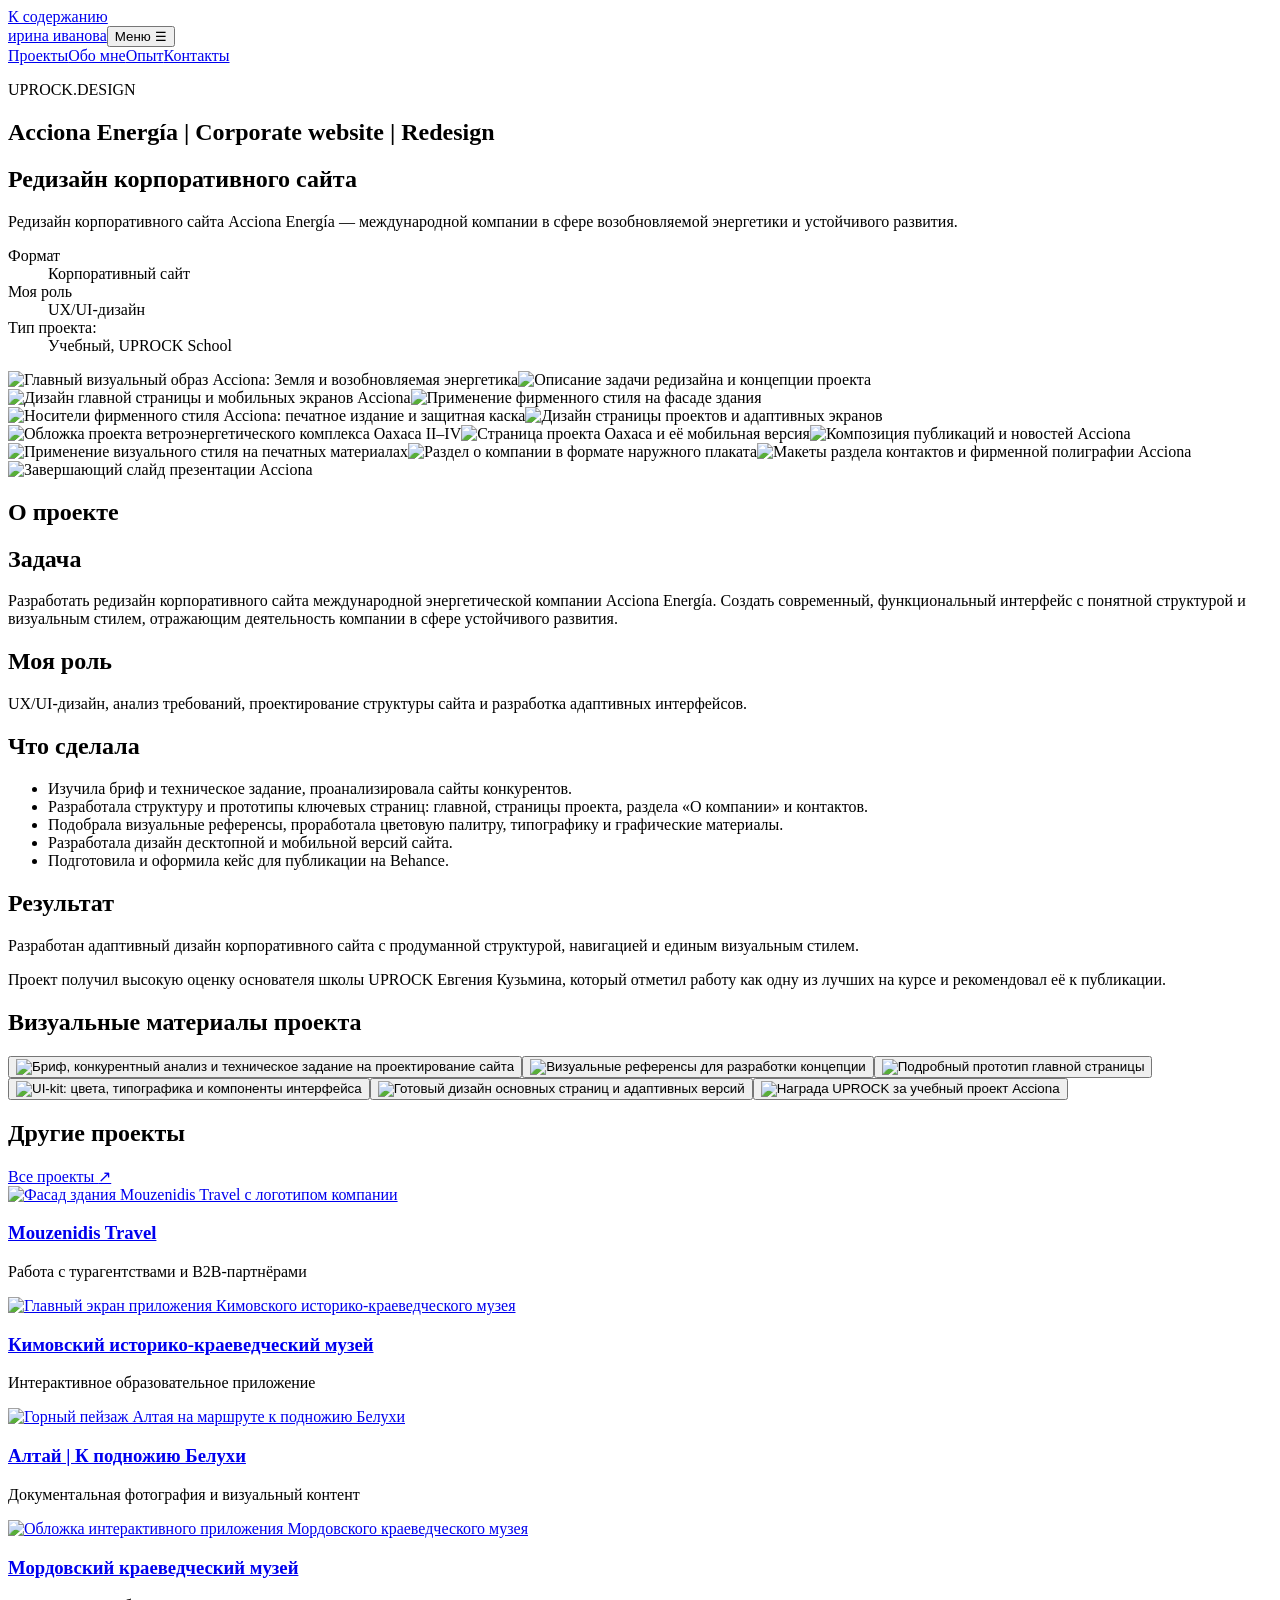
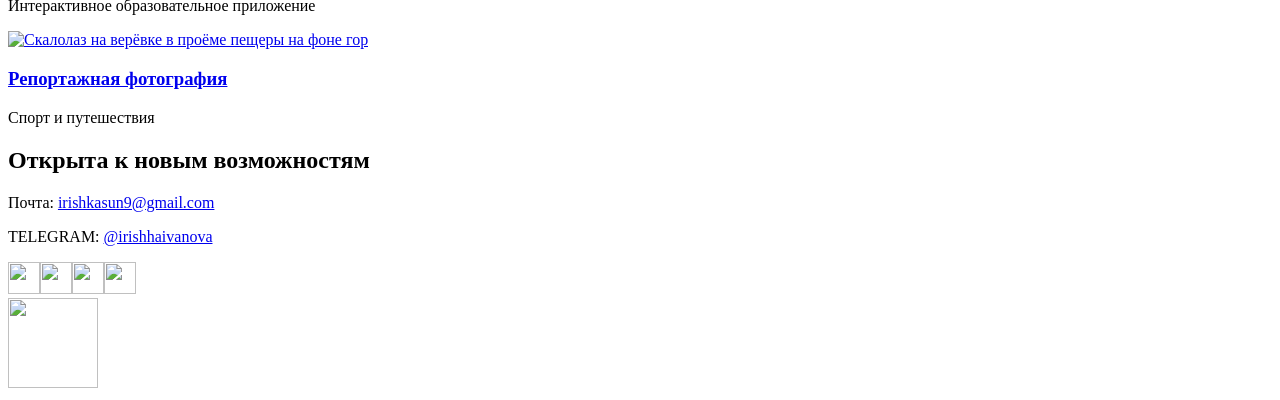
==== commit e64ad5f5: "fix: css problem and location" ====
--- a/projects/acciona/index.html
+++ b/projects/acciona/index.html
@@ -1,4 +1,4 @@
-<!DOCTYPE html><html lang="ru"><head><meta charset="UTF-8"><meta name="viewport" content="width=device-width, initial-scale=1"><meta name="description" content="Редизайн корпоративного сайта Acciona Energía — международной компании в сфере возобновляемой энергетики и устойчивого развития."><meta name="theme-color" content="#0a0a0a"><meta property="og:title" content="Acciona Energía | Corporate website | Redesign — Ирина Иванова"><meta property="og:description" content="Редизайн корпоративного сайта Acciona Energía — международной компании в сфере возобновляемой энергетики и устойчивого развития."><meta property="og:type" content="website"><meta property="og:locale" content="ru_RU"><link rel="icon" type="image/svg+xml" href="/favicon.svg"><title>Acciona Energía | Corporate website | Redesign — Ирина Иванова</title><link rel="stylesheet" href="/_astro/BaseLayout.BNpB6Dxq.css"></head><body><a class="skip-link" href="#main">К содержанию</a><header class="site-header"><a class="wordmark" href="/" aria-label="Ирина Иванова — главная">ирина иванова</a><button class="menu-toggle" type="button" aria-expanded="false" aria-controls="main-nav">Меню <span aria-hidden="true">☰</span></button><nav id="main-nav" aria-label="Основная навигация"><a href="/#projects">Проекты</a><a href="/#about">Обо мне</a><a href="/#experience">Опыт</a><a href="#contact">Контакты</a></nav></header><script type="module">var e=document.querySelector(`.menu-toggle`),t=document.querySelector(`#main-nav`);function n(){e?.setAttribute(`aria-expanded`,`false`),t?.classList.remove(`is-open`)}e?.addEventListener(`click`,()=>{let n=e.getAttribute(`aria-expanded`)!==`true`;e.setAttribute(`aria-expanded`,String(n)),t?.classList.toggle(`is-open`,n)}),t?.querySelectorAll(`a`).forEach(e=>e.addEventListener(`click`,n)),document.addEventListener(`keydown`,t=>{t.key===`Escape`&&e?.getAttribute(`aria-expanded`)===`true`&&(n(),e.focus())});</script><main id="main"><article class="case-study case-acciona"><header class="case-header wrap"><p class="eyebrow accent">UPROCK.DESIGN</p><h1>Acciona Energía | Corporate website | Redesign</h1><div class="case-intro-grid"><div><h2>Редизайн корпоративного сайта</h2><p>Редизайн корпоративного сайта Acciona Energía — международной компании в сфере возобновляемой энергетики и устойчивого развития.</p></div><dl class="case-meta"><div><dt>Формат</dt><dd>Корпоративный сайт</dd></div><div><dt>Моя роль</dt><dd>UX/UI-дизайн</dd></div><div><dt>Тип проекта:</dt><dd>Учебный, UPROCK School</dd></div></dl></div></header><div class="case-presentation"><img src="/images/acciona/presentation-01.webp" alt="Главный визуальный образ Acciona: Земля и возобновляемая энергетика" width="1600" height="1654" loading="eager" fetchpriority="high"><img src="/images/acciona/presentation-02.webp" alt="Описание задачи редизайна и концепции проекта" width="1600" height="799" loading="lazy"><img src="/images/acciona/presentation-03.webp" alt="Дизайн главной страницы и мобильных экранов Acciona" width="1600" height="2689" loading="lazy"><img src="/images/acciona/presentation-04.webp" alt="Применение фирменного стиля на фасаде здания" width="1600" height="801" loading="lazy"><img src="/images/acciona/presentation-05.webp" alt="Носители фирменного стиля Acciona: печатное издание и защитная каска" width="1600" height="799" loading="lazy"><img src="/images/acciona/presentation-06.webp" alt="Дизайн страницы проектов и адаптивных экранов" width="1600" height="3933" loading="lazy"><img src="/images/acciona/presentation-07.webp" alt="Обложка проекта ветроэнергетического комплекса Oaxaca II–IV" width="1600" height="1688" loading="lazy"><img src="/images/acciona/presentation-08.webp" alt="Страница проекта Oaxaca и её мобильная версия" width="1600" height="2131" loading="lazy"><img src="/images/acciona/presentation-09.webp" alt="Композиция публикаций и новостей Acciona" width="1600" height="1236" loading="lazy"><img src="/images/acciona/presentation-10.webp" alt="Применение визуального стиля на печатных материалах" width="1600" height="801" loading="lazy"><img src="/images/acciona/presentation-11.webp" alt="Раздел о компании в формате наружного плаката" width="1600" height="863" loading="lazy"><img src="/images/acciona/presentation-12.webp" alt="Макеты раздела контактов и фирменной полиграфии Acciona" width="1600" height="798" loading="lazy"><img src="/images/acciona/presentation-13.webp" alt="Завершающий слайд презентации Acciona" width="1600" height="674" loading="lazy"></div><section class="case-about"><div class="wrap split-section"><h2>О проекте</h2><div class="prose"><h2 id="задача">Задача</h2>
+<!DOCTYPE html><html lang="ru"><head><meta charset="UTF-8"><meta name="viewport" content="width=device-width, initial-scale=1"><meta name="description" content="Редизайн корпоративного сайта Acciona Energía — международной компании в сфере возобновляемой энергетики и устойчивого развития."><meta name="theme-color" content="#0a0a0a"><meta property="og:title" content="Acciona Energía | Corporate website | Redesign — Ирина Иванова"><meta property="og:description" content="Редизайн корпоративного сайта Acciona Energía — международной компании в сфере возобновляемой энергетики и устойчивого развития."><meta property="og:type" content="website"><meta property="og:locale" content="ru_RU"><link rel="icon" type="image/svg+xml" href="/personal-site/favicon.svg"><title>Acciona Energía | Corporate website | Redesign — Ирина Иванова</title><link rel="stylesheet" href="/personal-site/_astro/BaseLayout.Cdeu2nLc.css"></head><body><a class="skip-link" href="#main">К содержанию</a><header class="site-header"><a class="wordmark" href="/personal-site/" aria-label="Ирина Иванова — главная">ирина иванова</a><button class="menu-toggle" type="button" aria-expanded="false" aria-controls="main-nav">Меню <span aria-hidden="true">☰</span></button><nav id="main-nav" aria-label="Основная навигация"><a href="/personal-site/#projects">Проекты</a><a href="/personal-site/#about">Обо мне</a><a href="/personal-site/#experience">Опыт</a><a href="#contact">Контакты</a></nav></header><script type="module">var e=document.querySelector(`.menu-toggle`),t=document.querySelector(`#main-nav`);function n(){e?.setAttribute(`aria-expanded`,`false`),t?.classList.remove(`is-open`)}e?.addEventListener(`click`,()=>{let n=e.getAttribute(`aria-expanded`)!==`true`;e.setAttribute(`aria-expanded`,String(n)),t?.classList.toggle(`is-open`,n)}),t?.querySelectorAll(`a`).forEach(e=>e.addEventListener(`click`,n)),document.addEventListener(`keydown`,t=>{t.key===`Escape`&&e?.getAttribute(`aria-expanded`)===`true`&&(n(),e.focus())});</script><main id="main"><article class="case-study case-acciona"><header class="case-header wrap"><p class="eyebrow accent">UPROCK.DESIGN</p><h1>Acciona Energía | Corporate website | Redesign</h1><div class="case-intro-grid"><div><h2>Редизайн корпоративного сайта</h2><p>Редизайн корпоративного сайта Acciona Energía — международной компании в сфере возобновляемой энергетики и устойчивого развития.</p></div><dl class="case-meta"><div><dt>Формат</dt><dd>Корпоративный сайт</dd></div><div><dt>Моя роль</dt><dd>UX/UI-дизайн</dd></div><div><dt>Тип проекта:</dt><dd>Учебный, UPROCK School</dd></div></dl></div></header><div class="case-presentation"><img src="/personal-site/images/acciona/presentation-01.webp" alt="Главный визуальный образ Acciona: Земля и возобновляемая энергетика" width="1600" height="1654" loading="eager" fetchpriority="high"><img src="/personal-site/images/acciona/presentation-02.webp" alt="Описание задачи редизайна и концепции проекта" width="1600" height="799" loading="lazy"><img src="/personal-site/images/acciona/presentation-03.webp" alt="Дизайн главной страницы и мобильных экранов Acciona" width="1600" height="2689" loading="lazy"><img src="/personal-site/images/acciona/presentation-04.webp" alt="Применение фирменного стиля на фасаде здания" width="1600" height="801" loading="lazy"><img src="/personal-site/images/acciona/presentation-05.webp" alt="Носители фирменного стиля Acciona: печатное издание и защитная каска" width="1600" height="799" loading="lazy"><img src="/personal-site/images/acciona/presentation-06.webp" alt="Дизайн страницы проектов и адаптивных экранов" width="1600" height="3933" loading="lazy"><img src="/personal-site/images/acciona/presentation-07.webp" alt="Обложка проекта ветроэнергетического комплекса Oaxaca II–IV" width="1600" height="1688" loading="lazy"><img src="/personal-site/images/acciona/presentation-08.webp" alt="Страница проекта Oaxaca и её мобильная версия" width="1600" height="2131" loading="lazy"><img src="/personal-site/images/acciona/presentation-09.webp" alt="Композиция публикаций и новостей Acciona" width="1600" height="1236" loading="lazy"><img src="/personal-site/images/acciona/presentation-10.webp" alt="Применение визуального стиля на печатных материалах" width="1600" height="801" loading="lazy"><img src="/personal-site/images/acciona/presentation-11.webp" alt="Раздел о компании в формате наружного плаката" width="1600" height="863" loading="lazy"><img src="/personal-site/images/acciona/presentation-12.webp" alt="Макеты раздела контактов и фирменной полиграфии Acciona" width="1600" height="798" loading="lazy"><img src="/personal-site/images/acciona/presentation-13.webp" alt="Завершающий слайд презентации Acciona" width="1600" height="674" loading="lazy"></div><section class="case-about"><div class="wrap split-section"><h2>О проекте</h2><div class="prose"><h2 id="задача">Задача</h2>
 <p>Разработать редизайн корпоративного сайта международной энергетической компании Acciona Energía. Создать современный, функциональный интерфейс с понятной структурой и визуальным стилем, отражающим деятельность компании в сфере устойчивого развития.</p>
 <h2 id="моя-роль">Моя роль</h2>
 <p>UX/UI-дизайн, анализ требований, проектирование структуры сайта и разработка адаптивных интерфейсов.</p>
@@ -13,4 +13,4 @@
 <h2 id="результат">Результат</h2>
 <p>Разработан адаптивный дизайн корпоративного сайта с продуманной структурой, навигацией и единым визуальным стилем.</p>
 <p>Проект получил высокую оценку основателя школы UPROCK Евгения Кузьмина, который отметил работу как одну из лучших на курсе и рекомендовал её к публикации.</p>
-</div></div></section><section class="case-gallery"><div class="wrap"><h2>Визуальные материалы проекта</h2></div><div class="gallery-grid"><button class="gallery-item" type="button" data-image="/images/acciona/1.webp" data-caption="Бриф, конкурентный анализ и техническое задание на проектирование сайта" aria-label="Увеличить: Бриф, конкурентный анализ и техническое задание на проектирование сайта"><img src="/images/acciona/1.webp" alt="Бриф, конкурентный анализ и техническое задание на проектирование сайта" width="700" height="530" loading="lazy"></button><button class="gallery-item" type="button" data-image="/images/acciona/2.webp" data-caption="Визуальные референсы для разработки концепции" aria-label="Увеличить: Визуальные референсы для разработки концепции"><img src="/images/acciona/2.webp" alt="Визуальные референсы для разработки концепции" width="700" height="530" loading="lazy"></button><button class="gallery-item" type="button" data-image="/images/acciona/3.webp" data-caption="Подробный прототип главной страницы" aria-label="Увеличить: Подробный прототип главной страницы"><img src="/images/acciona/3.webp" alt="Подробный прототип главной страницы" width="700" height="530" loading="lazy"></button><button class="gallery-item" type="button" data-image="/images/acciona/4.webp" data-caption="UI-kit: цвета, типографика и компоненты интерфейса" aria-label="Увеличить: UI-kit: цвета, типографика и компоненты интерфейса"><img src="/images/acciona/4.webp" alt="UI-kit: цвета, типографика и компоненты интерфейса" width="700" height="530" loading="lazy"></button><button class="gallery-item" type="button" data-image="/images/acciona/5.webp" data-caption="Готовый дизайн основных страниц и адаптивных версий" aria-label="Увеличить: Готовый дизайн основных страниц и адаптивных версий"><img src="/images/acciona/5.webp" alt="Готовый дизайн основных страниц и адаптивных версий" width="700" height="530" loading="lazy"></button><button class="gallery-item" type="button" data-image="/images/acciona/6.webp" data-caption="Награда UPROCK за учебный проект Acciona" aria-label="Увеличить: Награда UPROCK за учебный проект Acciona"><img src="/images/acciona/6.webp" alt="Награда UPROCK за учебный проект Acciona" width="700" height="530" loading="lazy"></button></div></section><aside class="other-projects"><div class="wrap"><h2>Другие проекты</h2></div><div class="other-projects-panel"><div class="wrap"><a class="text-link" href="/#projects">Все проекты <span aria-hidden="true">↗</span></a><div class="project-grid"><article class="project-card compact"><a class="project-image" href="/projects/mouzenidis/" aria-label="Посмотреть проект: Mouzenidis Travel"><img src="/images/projects/mouzenidis/cover.jpg" alt="Фасад здания Mouzenidis Travel с логотипом компании" width="480" height="340" loading="lazy"></a><div class="project-info"><h3><a href="/projects/mouzenidis/">Mouzenidis Travel</a></h3><p class="accent">Работа с турагентствами и B2B-партнёрами</p></div></article><article class="project-card compact"><a class="project-image" href="/projects/kimovsk/" aria-label="Посмотреть проект: Кимовский историко-краеведческий музей"><img src="/images/kimovsk/cover.webp" alt="Главный экран приложения Кимовского историко-краеведческого музея" width="480" height="340" loading="lazy"></a><div class="project-info"><h3><a href="/projects/kimovsk/">Кимовский историко-краеведческий музей</a></h3><p class="accent">Интерактивное образовательное приложение</p></div></article><article class="project-card compact"><a class="project-image" href="/projects/altai/" aria-label="Посмотреть проект: Алтай | К подножию Белухи"><img src="/images/altai/cover.webp" alt="Горный пейзаж Алтая на маршруте к подножию Белухи" width="480" height="340" loading="lazy"></a><div class="project-info"><h3><a href="/projects/altai/">Алтай | К подножию Белухи</a></h3><p class="accent">Документальная фотография и визуальный контент</p></div></article><article class="project-card compact"><a class="project-image" href="/projects/mordovia/" aria-label="Посмотреть проект: Мордовский краеведческий музей"><img src="/images/mordovia/cover.webp" alt="Обложка интерактивного приложения Мордовского краеведческого музея" width="480" height="340" loading="lazy"></a><div class="project-info"><h3><a href="/projects/mordovia/">Мордовский краеведческий музей</a></h3><p class="accent">Интерактивное образовательное приложение</p></div></article><article class="project-card compact"><a class="project-image" href="/projects/reportage/" aria-label="Посмотреть проект: Репортажная фотография"><img src="/images/reportage/21.webp" alt="Скалолаз на верёвке в проёме пещеры на фоне гор" width="480" height="340" loading="lazy"></a><div class="project-info"><h3><a href="/projects/reportage/">Репортажная фотография</a></h3><p class="accent">Спорт и путешествия</p></div></article></div></div></div></aside></article></main><footer id="contact" class="contact-section"><div class="wrap contact-inner"><div><h2>Открыта к новым возможностям</h2><div class="contact-details"><p>Почта: <a href="mailto:irishkasun9@gmail.com">irishkasun9@gmail.com</a></p><p>TELEGRAM: <a href="https://t.me/irishhaivanova" target="_blank" rel="noreferrer">@irishhaivanova</a></p></div><div class="social-links" aria-label="Социальные сети"><a class="social-link" href="https://www.linkedin.com/in/irina-ivanova-belgrade/" target="_blank" rel="noopener noreferrer" aria-label="LinkedIn" title="LinkedIn"><img src="/icons/linkedin.svg" alt="" width="32" height="32"></a><a href="https://www.behance.net/irinaivanovaperm" target="_blank" rel="noreferrer" aria-label="Behance"><img src="/icons/behance.svg" alt="" width="32" height="32"></a><a class="social-link" href="https://www.instagram.com/irishhaivanova/" target="_blank" rel="noopener noreferrer" aria-label="Instagram" title="Instagram"><img src="/icons/instagram.svg" alt="" width="32" height="32"></a><a href="https://t.me/irishhaivanova" target="_blank" rel="noreferrer" aria-label="Telegram"><img src="/icons/telegram.svg" alt="" width="32" height="32"></a></div></div><a class="back-to-top" href="#main" aria-label="Вернуться наверх"><img src="/icons/top-circle.svg" alt="" width="90" height="90"><img class="top-arrow" src="/icons/top-arrow.svg" alt="" width="24.3223" height="17.9445"></a></div></footer><dialog class="lightbox" aria-label="Просмотр изображения"><button class="lightbox-close" type="button" aria-label="Закрыть изображение">Закрыть ×</button><figure><img alt=""><figcaption></figcaption></figure></dialog><script type="module">var e=document.querySelector(`.lightbox`),t=e?.querySelector(`img`),n=e?.querySelector(`figcaption`);document.querySelectorAll(`[data-image]`).forEach(r=>{r.addEventListener(`click`,()=>{e&&t&&n&&(t.src=r.dataset.image||``,t.alt=r.dataset.caption||``,n.textContent=r.dataset.caption||``,e.showModal(),document.body.classList.add(`dialog-open`))})}),e?.querySelector(`button`)?.addEventListener(`click`,()=>e.close()),e?.addEventListener(`click`,t=>{t.target===e&&e.close()}),e?.addEventListener(`close`,()=>document.body.classList.remove(`dialog-open`));</script></body></html>+</div></div></section><section class="case-gallery"><div class="wrap"><h2>Визуальные материалы проекта</h2></div><div class="gallery-grid"><button class="gallery-item" type="button" data-image="/personal-site/images/acciona/1.webp" data-caption="Бриф, конкурентный анализ и техническое задание на проектирование сайта" aria-label="Увеличить: Бриф, конкурентный анализ и техническое задание на проектирование сайта"><img src="/personal-site/images/acciona/1.webp" alt="Бриф, конкурентный анализ и техническое задание на проектирование сайта" width="700" height="530" loading="lazy"></button><button class="gallery-item" type="button" data-image="/personal-site/images/acciona/2.webp" data-caption="Визуальные референсы для разработки концепции" aria-label="Увеличить: Визуальные референсы для разработки концепции"><img src="/personal-site/images/acciona/2.webp" alt="Визуальные референсы для разработки концепции" width="700" height="530" loading="lazy"></button><button class="gallery-item" type="button" data-image="/personal-site/images/acciona/3.webp" data-caption="Подробный прототип главной страницы" aria-label="Увеличить: Подробный прототип главной страницы"><img src="/personal-site/images/acciona/3.webp" alt="Подробный прототип главной страницы" width="700" height="530" loading="lazy"></button><button class="gallery-item" type="button" data-image="/personal-site/images/acciona/4.webp" data-caption="UI-kit: цвета, типографика и компоненты интерфейса" aria-label="Увеличить: UI-kit: цвета, типографика и компоненты интерфейса"><img src="/personal-site/images/acciona/4.webp" alt="UI-kit: цвета, типографика и компоненты интерфейса" width="700" height="530" loading="lazy"></button><button class="gallery-item" type="button" data-image="/personal-site/images/acciona/5.webp" data-caption="Готовый дизайн основных страниц и адаптивных версий" aria-label="Увеличить: Готовый дизайн основных страниц и адаптивных версий"><img src="/personal-site/images/acciona/5.webp" alt="Готовый дизайн основных страниц и адаптивных версий" width="700" height="530" loading="lazy"></button><button class="gallery-item" type="button" data-image="/personal-site/images/acciona/6.webp" data-caption="Награда UPROCK за учебный проект Acciona" aria-label="Увеличить: Награда UPROCK за учебный проект Acciona"><img src="/personal-site/images/acciona/6.webp" alt="Награда UPROCK за учебный проект Acciona" width="700" height="530" loading="lazy"></button></div></section><aside class="other-projects"><div class="wrap"><h2>Другие проекты</h2></div><div class="other-projects-panel"><div class="wrap"><a class="text-link" href="/personal-site/#projects">Все проекты <span aria-hidden="true">↗</span></a><div class="project-grid"><article class="project-card compact"><a class="project-image" href="/personal-site/projects/mouzenidis/" aria-label="Посмотреть проект: Mouzenidis Travel"><img src="/personal-site/images/projects/mouzenidis/cover.jpg" alt="Фасад здания Mouzenidis Travel с логотипом компании" width="480" height="340" loading="lazy"></a><div class="project-info"><h3><a href="/personal-site/projects/mouzenidis/">Mouzenidis Travel</a></h3><p class="accent">Работа с турагентствами и B2B-партнёрами</p></div></article><article class="project-card compact"><a class="project-image" href="/personal-site/projects/kimovsk/" aria-label="Посмотреть проект: Кимовский историко-краеведческий музей"><img src="/personal-site/images/kimovsk/cover.webp" alt="Главный экран приложения Кимовского историко-краеведческого музея" width="480" height="340" loading="lazy"></a><div class="project-info"><h3><a href="/personal-site/projects/kimovsk/">Кимовский историко-краеведческий музей</a></h3><p class="accent">Интерактивное образовательное приложение</p></div></article><article class="project-card compact"><a class="project-image" href="/personal-site/projects/altai/" aria-label="Посмотреть проект: Алтай | К подножию Белухи"><img src="/personal-site/images/altai/cover.webp" alt="Горный пейзаж Алтая на маршруте к подножию Белухи" width="480" height="340" loading="lazy"></a><div class="project-info"><h3><a href="/personal-site/projects/altai/">Алтай | К подножию Белухи</a></h3><p class="accent">Документальная фотография и визуальный контент</p></div></article><article class="project-card compact"><a class="project-image" href="/personal-site/projects/mordovia/" aria-label="Посмотреть проект: Мордовский краеведческий музей"><img src="/personal-site/images/mordovia/cover.webp" alt="Обложка интерактивного приложения Мордовского краеведческого музея" width="480" height="340" loading="lazy"></a><div class="project-info"><h3><a href="/personal-site/projects/mordovia/">Мордовский краеведческий музей</a></h3><p class="accent">Интерактивное образовательное приложение</p></div></article><article class="project-card compact"><a class="project-image" href="/personal-site/projects/reportage/" aria-label="Посмотреть проект: Репортажная фотография"><img src="/personal-site/images/reportage/21.webp" alt="Скалолаз на верёвке в проёме пещеры на фоне гор" width="480" height="340" loading="lazy"></a><div class="project-info"><h3><a href="/personal-site/projects/reportage/">Репортажная фотография</a></h3><p class="accent">Спорт и путешествия</p></div></article></div></div></div></aside></article></main><footer id="contact" class="contact-section"><div class="wrap contact-inner"><div><h2>Открыта к новым возможностям</h2><div class="contact-details"><p>Почта: <a href="mailto:irishkasun9@gmail.com">irishkasun9@gmail.com</a></p><p>TELEGRAM: <a href="https://t.me/irishhaivanova" target="_blank" rel="noreferrer">@irishhaivanova</a></p></div><div class="social-links" aria-label="Социальные сети"><a class="social-link" href="https://www.linkedin.com/in/irina-ivanova-belgrade/" target="_blank" rel="noopener noreferrer" aria-label="LinkedIn" title="LinkedIn"><img src="/personal-site/icons/linkedin.svg" alt="" width="32" height="32"></a><a href="https://www.behance.net/irinaivanovaperm" target="_blank" rel="noreferrer" aria-label="Behance"><img src="/personal-site/icons/behance.svg" alt="" width="32" height="32"></a><a class="social-link" href="https://www.instagram.com/irishhaivanova/" target="_blank" rel="noopener noreferrer" aria-label="Instagram" title="Instagram"><img src="/personal-site/icons/instagram.svg" alt="" width="32" height="32"></a><a href="https://t.me/irishhaivanova" target="_blank" rel="noreferrer" aria-label="Telegram"><img src="/personal-site/icons/telegram.svg" alt="" width="32" height="32"></a></div></div><a class="back-to-top" href="#main" aria-label="Вернуться наверх"><img src="/personal-site/icons/top-circle.svg" alt="" width="90" height="90"><img class="top-arrow" src="/personal-site/icons/top-arrow.svg" alt="" width="24.3223" height="17.9445"></a></div></footer><dialog class="lightbox" aria-label="Просмотр изображения"><button class="lightbox-close" type="button" aria-label="Закрыть изображение">Закрыть ×</button><figure><img alt=""><figcaption></figcaption></figure></dialog><script type="module">var e=document.querySelector(`.lightbox`),t=e?.querySelector(`img`),n=e?.querySelector(`figcaption`);document.querySelectorAll(`[data-image]`).forEach(r=>{r.addEventListener(`click`,()=>{e&&t&&n&&(t.src=r.dataset.image||``,t.alt=r.dataset.caption||``,n.textContent=r.dataset.caption||``,e.showModal(),document.body.classList.add(`dialog-open`))})}),e?.querySelector(`button`)?.addEventListener(`click`,()=>e.close()),e?.addEventListener(`click`,t=>{t.target===e&&e.close()}),e?.addEventListener(`close`,()=>document.body.classList.remove(`dialog-open`));</script></body></html>
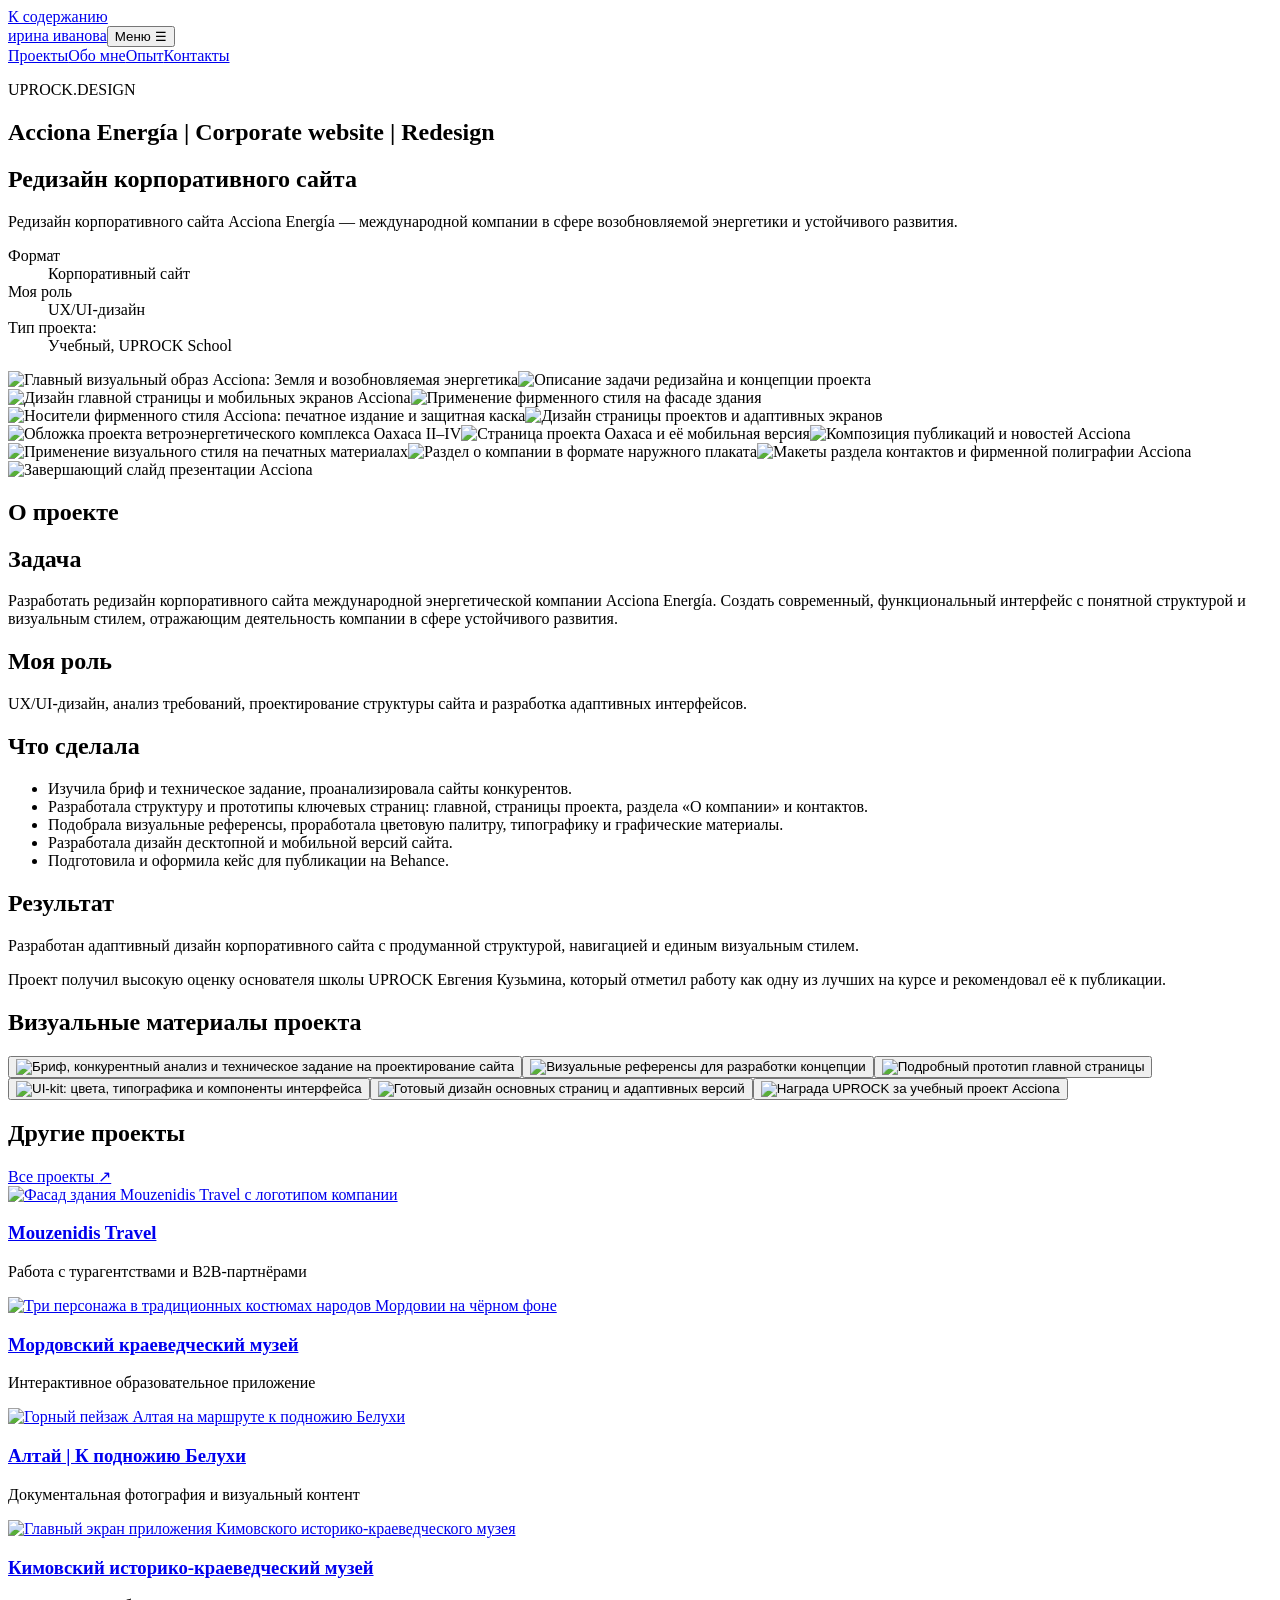
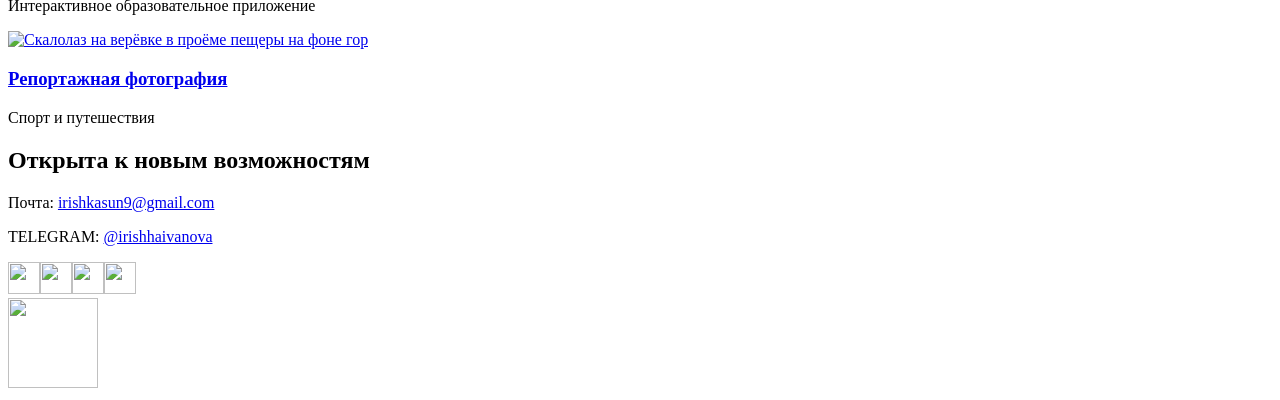
==== commit 7d83ffdc: "ver.0.9.3" ====
--- a/projects/acciona/index.html
+++ b/projects/acciona/index.html
@@ -13,4 +13,4 @@
 <h2 id="результат">Результат</h2>
 <p>Разработан адаптивный дизайн корпоративного сайта с продуманной структурой, навигацией и единым визуальным стилем.</p>
 <p>Проект получил высокую оценку основателя школы UPROCK Евгения Кузьмина, который отметил работу как одну из лучших на курсе и рекомендовал её к публикации.</p>
-</div></div></section><section class="case-gallery"><div class="wrap"><h2>Визуальные материалы проекта</h2></div><div class="gallery-grid"><button class="gallery-item" type="button" data-image="/personal-site/images/acciona/1.webp" data-caption="Бриф, конкурентный анализ и техническое задание на проектирование сайта" aria-label="Увеличить: Бриф, конкурентный анализ и техническое задание на проектирование сайта"><img src="/personal-site/images/acciona/1.webp" alt="Бриф, конкурентный анализ и техническое задание на проектирование сайта" width="700" height="530" loading="lazy"></button><button class="gallery-item" type="button" data-image="/personal-site/images/acciona/2.webp" data-caption="Визуальные референсы для разработки концепции" aria-label="Увеличить: Визуальные референсы для разработки концепции"><img src="/personal-site/images/acciona/2.webp" alt="Визуальные референсы для разработки концепции" width="700" height="530" loading="lazy"></button><button class="gallery-item" type="button" data-image="/personal-site/images/acciona/3.webp" data-caption="Подробный прототип главной страницы" aria-label="Увеличить: Подробный прототип главной страницы"><img src="/personal-site/images/acciona/3.webp" alt="Подробный прототип главной страницы" width="700" height="530" loading="lazy"></button><button class="gallery-item" type="button" data-image="/personal-site/images/acciona/4.webp" data-caption="UI-kit: цвета, типографика и компоненты интерфейса" aria-label="Увеличить: UI-kit: цвета, типографика и компоненты интерфейса"><img src="/personal-site/images/acciona/4.webp" alt="UI-kit: цвета, типографика и компоненты интерфейса" width="700" height="530" loading="lazy"></button><button class="gallery-item" type="button" data-image="/personal-site/images/acciona/5.webp" data-caption="Готовый дизайн основных страниц и адаптивных версий" aria-label="Увеличить: Готовый дизайн основных страниц и адаптивных версий"><img src="/personal-site/images/acciona/5.webp" alt="Готовый дизайн основных страниц и адаптивных версий" width="700" height="530" loading="lazy"></button><button class="gallery-item" type="button" data-image="/personal-site/images/acciona/6.webp" data-caption="Награда UPROCK за учебный проект Acciona" aria-label="Увеличить: Награда UPROCK за учебный проект Acciona"><img src="/personal-site/images/acciona/6.webp" alt="Награда UPROCK за учебный проект Acciona" width="700" height="530" loading="lazy"></button></div></section><aside class="other-projects"><div class="wrap"><h2>Другие проекты</h2></div><div class="other-projects-panel"><div class="wrap"><a class="text-link" href="/personal-site/#projects">Все проекты <span aria-hidden="true">↗</span></a><div class="project-grid"><article class="project-card compact"><a class="project-image" href="/personal-site/projects/mouzenidis/" aria-label="Посмотреть проект: Mouzenidis Travel"><img src="/personal-site/images/projects/mouzenidis/cover.jpg" alt="Фасад здания Mouzenidis Travel с логотипом компании" width="480" height="340" loading="lazy"></a><div class="project-info"><h3><a href="/personal-site/projects/mouzenidis/">Mouzenidis Travel</a></h3><p class="accent">Работа с турагентствами и B2B-партнёрами</p></div></article><article class="project-card compact"><a class="project-image" href="/personal-site/projects/kimovsk/" aria-label="Посмотреть проект: Кимовский историко-краеведческий музей"><img src="/personal-site/images/kimovsk/cover.webp" alt="Главный экран приложения Кимовского историко-краеведческого музея" width="480" height="340" loading="lazy"></a><div class="project-info"><h3><a href="/personal-site/projects/kimovsk/">Кимовский историко-краеведческий музей</a></h3><p class="accent">Интерактивное образовательное приложение</p></div></article><article class="project-card compact"><a class="project-image" href="/personal-site/projects/altai/" aria-label="Посмотреть проект: Алтай | К подножию Белухи"><img src="/personal-site/images/altai/cover.webp" alt="Горный пейзаж Алтая на маршруте к подножию Белухи" width="480" height="340" loading="lazy"></a><div class="project-info"><h3><a href="/personal-site/projects/altai/">Алтай | К подножию Белухи</a></h3><p class="accent">Документальная фотография и визуальный контент</p></div></article><article class="project-card compact"><a class="project-image" href="/personal-site/projects/mordovia/" aria-label="Посмотреть проект: Мордовский краеведческий музей"><img src="/personal-site/images/mordovia/cover.webp" alt="Обложка интерактивного приложения Мордовского краеведческого музея" width="480" height="340" loading="lazy"></a><div class="project-info"><h3><a href="/personal-site/projects/mordovia/">Мордовский краеведческий музей</a></h3><p class="accent">Интерактивное образовательное приложение</p></div></article><article class="project-card compact"><a class="project-image" href="/personal-site/projects/reportage/" aria-label="Посмотреть проект: Репортажная фотография"><img src="/personal-site/images/reportage/21.webp" alt="Скалолаз на верёвке в проёме пещеры на фоне гор" width="480" height="340" loading="lazy"></a><div class="project-info"><h3><a href="/personal-site/projects/reportage/">Репортажная фотография</a></h3><p class="accent">Спорт и путешествия</p></div></article></div></div></div></aside></article></main><footer id="contact" class="contact-section"><div class="wrap contact-inner"><div><h2>Открыта к новым возможностям</h2><div class="contact-details"><p>Почта: <a href="mailto:irishkasun9@gmail.com">irishkasun9@gmail.com</a></p><p>TELEGRAM: <a href="https://t.me/irishhaivanova" target="_blank" rel="noreferrer">@irishhaivanova</a></p></div><div class="social-links" aria-label="Социальные сети"><a class="social-link" href="https://www.linkedin.com/in/irina-ivanova-belgrade/" target="_blank" rel="noopener noreferrer" aria-label="LinkedIn" title="LinkedIn"><img src="/personal-site/icons/linkedin.svg" alt="" width="32" height="32"></a><a href="https://www.behance.net/irinaivanovaperm" target="_blank" rel="noreferrer" aria-label="Behance"><img src="/personal-site/icons/behance.svg" alt="" width="32" height="32"></a><a class="social-link" href="https://www.instagram.com/irishhaivanova/" target="_blank" rel="noopener noreferrer" aria-label="Instagram" title="Instagram"><img src="/personal-site/icons/instagram.svg" alt="" width="32" height="32"></a><a href="https://t.me/irishhaivanova" target="_blank" rel="noreferrer" aria-label="Telegram"><img src="/personal-site/icons/telegram.svg" alt="" width="32" height="32"></a></div></div><a class="back-to-top" href="#main" aria-label="Вернуться наверх"><img src="/personal-site/icons/top-circle.svg" alt="" width="90" height="90"><img class="top-arrow" src="/personal-site/icons/top-arrow.svg" alt="" width="24.3223" height="17.9445"></a></div></footer><dialog class="lightbox" aria-label="Просмотр изображения"><button class="lightbox-close" type="button" aria-label="Закрыть изображение">Закрыть ×</button><figure><img alt=""><figcaption></figcaption></figure></dialog><script type="module">var e=document.querySelector(`.lightbox`),t=e?.querySelector(`img`),n=e?.querySelector(`figcaption`);document.querySelectorAll(`[data-image]`).forEach(r=>{r.addEventListener(`click`,()=>{e&&t&&n&&(t.src=r.dataset.image||``,t.alt=r.dataset.caption||``,n.textContent=r.dataset.caption||``,e.showModal(),document.body.classList.add(`dialog-open`))})}),e?.querySelector(`button`)?.addEventListener(`click`,()=>e.close()),e?.addEventListener(`click`,t=>{t.target===e&&e.close()}),e?.addEventListener(`close`,()=>document.body.classList.remove(`dialog-open`));</script></body></html>+</div></div></section><section class="case-gallery"><div class="wrap"><h2>Визуальные материалы проекта</h2></div><div class="gallery-grid"><button class="gallery-item" type="button" data-image="/personal-site/images/acciona/1.webp" data-caption="Бриф, конкурентный анализ и техническое задание на проектирование сайта" aria-label="Увеличить: Бриф, конкурентный анализ и техническое задание на проектирование сайта"><img src="/personal-site/images/acciona/1.webp" alt="Бриф, конкурентный анализ и техническое задание на проектирование сайта" width="700" height="530" loading="lazy"></button><button class="gallery-item" type="button" data-image="/personal-site/images/acciona/2.webp" data-caption="Визуальные референсы для разработки концепции" aria-label="Увеличить: Визуальные референсы для разработки концепции"><img src="/personal-site/images/acciona/2.webp" alt="Визуальные референсы для разработки концепции" width="700" height="530" loading="lazy"></button><button class="gallery-item" type="button" data-image="/personal-site/images/acciona/3.webp" data-caption="Подробный прототип главной страницы" aria-label="Увеличить: Подробный прототип главной страницы"><img src="/personal-site/images/acciona/3.webp" alt="Подробный прототип главной страницы" width="700" height="530" loading="lazy"></button><button class="gallery-item" type="button" data-image="/personal-site/images/acciona/4.webp" data-caption="UI-kit: цвета, типографика и компоненты интерфейса" aria-label="Увеличить: UI-kit: цвета, типографика и компоненты интерфейса"><img src="/personal-site/images/acciona/4.webp" alt="UI-kit: цвета, типографика и компоненты интерфейса" width="700" height="530" loading="lazy"></button><button class="gallery-item" type="button" data-image="/personal-site/images/acciona/5.webp" data-caption="Готовый дизайн основных страниц и адаптивных версий" aria-label="Увеличить: Готовый дизайн основных страниц и адаптивных версий"><img src="/personal-site/images/acciona/5.webp" alt="Готовый дизайн основных страниц и адаптивных версий" width="700" height="530" loading="lazy"></button><button class="gallery-item" type="button" data-image="/personal-site/images/acciona/6.webp" data-caption="Награда UPROCK за учебный проект Acciona" aria-label="Увеличить: Награда UPROCK за учебный проект Acciona"><img src="/personal-site/images/acciona/6.webp" alt="Награда UPROCK за учебный проект Acciona" width="700" height="530" loading="lazy"></button></div></section><aside class="other-projects"><div class="wrap"><h2>Другие проекты</h2></div><div class="other-projects-panel"><div class="wrap"><a class="text-link" href="/personal-site/#projects">Все проекты <span aria-hidden="true">↗</span></a><div class="project-grid"><article class="project-card compact"><a class="project-image" href="/personal-site/projects/mouzenidis/" aria-label="Посмотреть проект: Mouzenidis Travel"><img src="/personal-site/images/projects/mouzenidis/cover.jpg" alt="Фасад здания Mouzenidis Travel с логотипом компании" width="480" height="340" loading="lazy"></a><div class="project-info"><h3><a href="/personal-site/projects/mouzenidis/">Mouzenidis Travel</a></h3><p class="accent">Работа с турагентствами и B2B-партнёрами</p></div></article><article class="project-card compact"><a class="project-image" href="/personal-site/projects/mordovia/" aria-label="Посмотреть проект: Мордовский краеведческий музей"><img src="/personal-site/images/mordovia/cover.webp" alt="Три персонажа в традиционных костюмах народов Мордовии на чёрном фоне" width="480" height="340" loading="lazy"></a><div class="project-info"><h3><a href="/personal-site/projects/mordovia/">Мордовский краеведческий музей</a></h3><p class="accent">Интерактивное образовательное приложение</p></div></article><article class="project-card compact"><a class="project-image" href="/personal-site/projects/altai/" aria-label="Посмотреть проект: Алтай | К подножию Белухи"><img src="/personal-site/images/altai/cover.webp" alt="Горный пейзаж Алтая на маршруте к подножию Белухи" width="480" height="340" loading="lazy"></a><div class="project-info"><h3><a href="/personal-site/projects/altai/">Алтай | К подножию Белухи</a></h3><p class="accent">Документальная фотография и визуальный контент</p></div></article><article class="project-card compact"><a class="project-image" href="/personal-site/projects/kimovsk/" aria-label="Посмотреть проект: Кимовский историко-краеведческий музей"><img src="/personal-site/images/kimovsk/cover.webp" alt="Главный экран приложения Кимовского историко-краеведческого музея" width="480" height="340" loading="lazy"></a><div class="project-info"><h3><a href="/personal-site/projects/kimovsk/">Кимовский историко-краеведческий музей</a></h3><p class="accent">Интерактивное образовательное приложение</p></div></article><article class="project-card compact"><a class="project-image" href="/personal-site/projects/reportage/" aria-label="Посмотреть проект: Репортажная фотография"><img src="/personal-site/images/reportage/21.webp" alt="Скалолаз на верёвке в проёме пещеры на фоне гор" width="480" height="340" loading="lazy"></a><div class="project-info"><h3><a href="/personal-site/projects/reportage/">Репортажная фотография</a></h3><p class="accent">Спорт и путешествия</p></div></article></div></div></div></aside></article></main><footer id="contact" class="contact-section"><div class="wrap contact-inner"><div><h2>Открыта к новым возможностям</h2><div class="contact-details"><p>Почта: <a href="mailto:irishkasun9@gmail.com">irishkasun9@gmail.com</a></p><p>TELEGRAM: <a href="https://t.me/irishhaivanova" target="_blank" rel="noreferrer">@irishhaivanova</a></p></div><div class="social-links" aria-label="Социальные сети"><a class="social-link" href="https://www.linkedin.com/in/irina-ivanova-belgrade/" target="_blank" rel="noopener noreferrer" aria-label="LinkedIn" title="LinkedIn"><img src="/personal-site/icons/linkedin.svg" alt="" width="32" height="32"></a><a href="https://www.behance.net/irinaivanovaperm" target="_blank" rel="noreferrer" aria-label="Behance"><img src="/personal-site/icons/behance.svg" alt="" width="32" height="32"></a><a class="social-link" href="https://www.instagram.com/irishhaivanova/" target="_blank" rel="noopener noreferrer" aria-label="Instagram" title="Instagram"><img src="/personal-site/icons/instagram.svg" alt="" width="32" height="32"></a><a href="https://t.me/irishhaivanova" target="_blank" rel="noreferrer" aria-label="Telegram"><img src="/personal-site/icons/telegram.svg" alt="" width="32" height="32"></a></div></div><a class="back-to-top" href="#main" aria-label="Вернуться наверх"><img src="/personal-site/icons/top-circle.svg" alt="" width="90" height="90"><img class="top-arrow" src="/personal-site/icons/top-arrow.svg" alt="" width="24.3223" height="17.9445"></a></div></footer><dialog class="lightbox" aria-label="Просмотр изображения"><button class="lightbox-close" type="button" aria-label="Закрыть изображение">Закрыть ×</button><figure><img alt=""><figcaption></figcaption></figure></dialog><script type="module">var e=document.querySelector(`.lightbox`),t=e?.querySelector(`img`),n=e?.querySelector(`figcaption`);document.querySelectorAll(`[data-image]`).forEach(r=>{r.addEventListener(`click`,()=>{e&&t&&n&&(t.src=r.dataset.image||``,t.alt=r.dataset.caption||``,n.textContent=r.dataset.caption||``,e.showModal(),document.body.classList.add(`dialog-open`))})}),e?.querySelector(`button`)?.addEventListener(`click`,()=>e.close()),e?.addEventListener(`click`,t=>{t.target===e&&e.close()}),e?.addEventListener(`close`,()=>document.body.classList.remove(`dialog-open`));</script></body></html>
